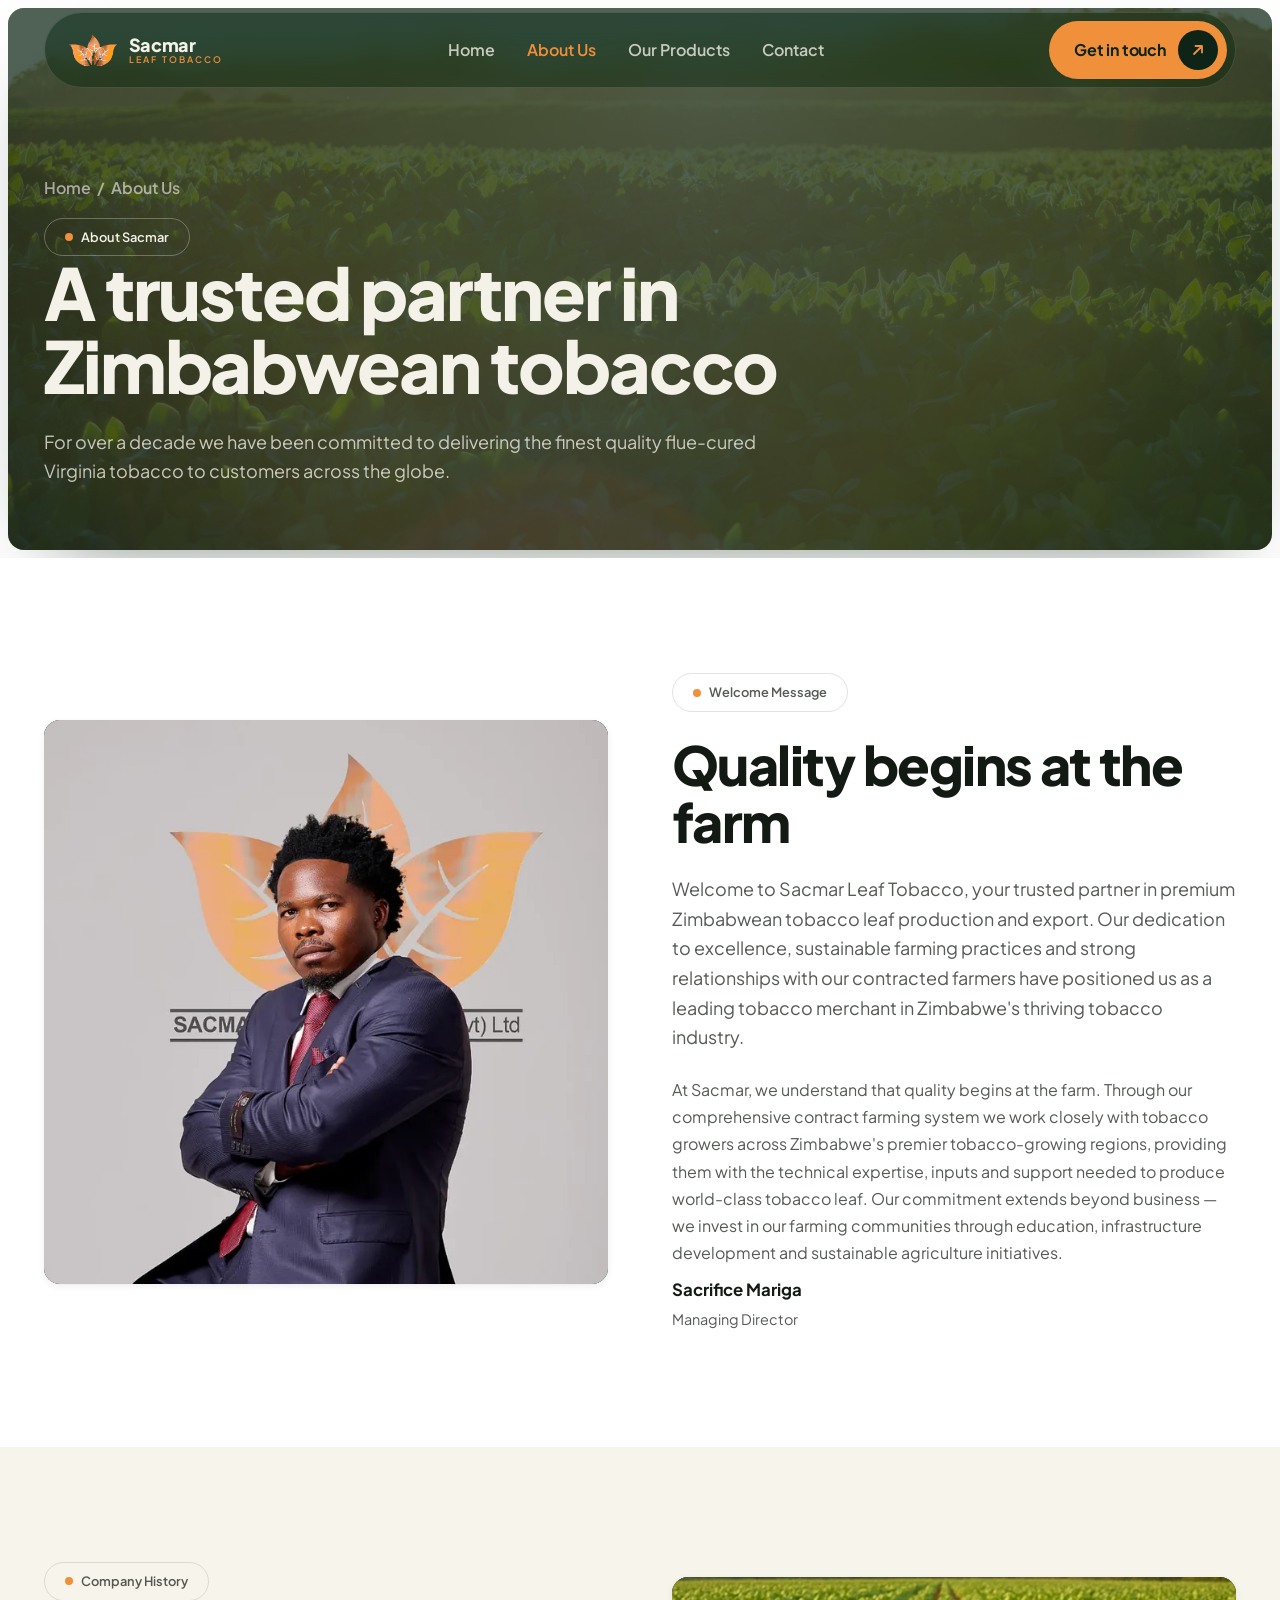
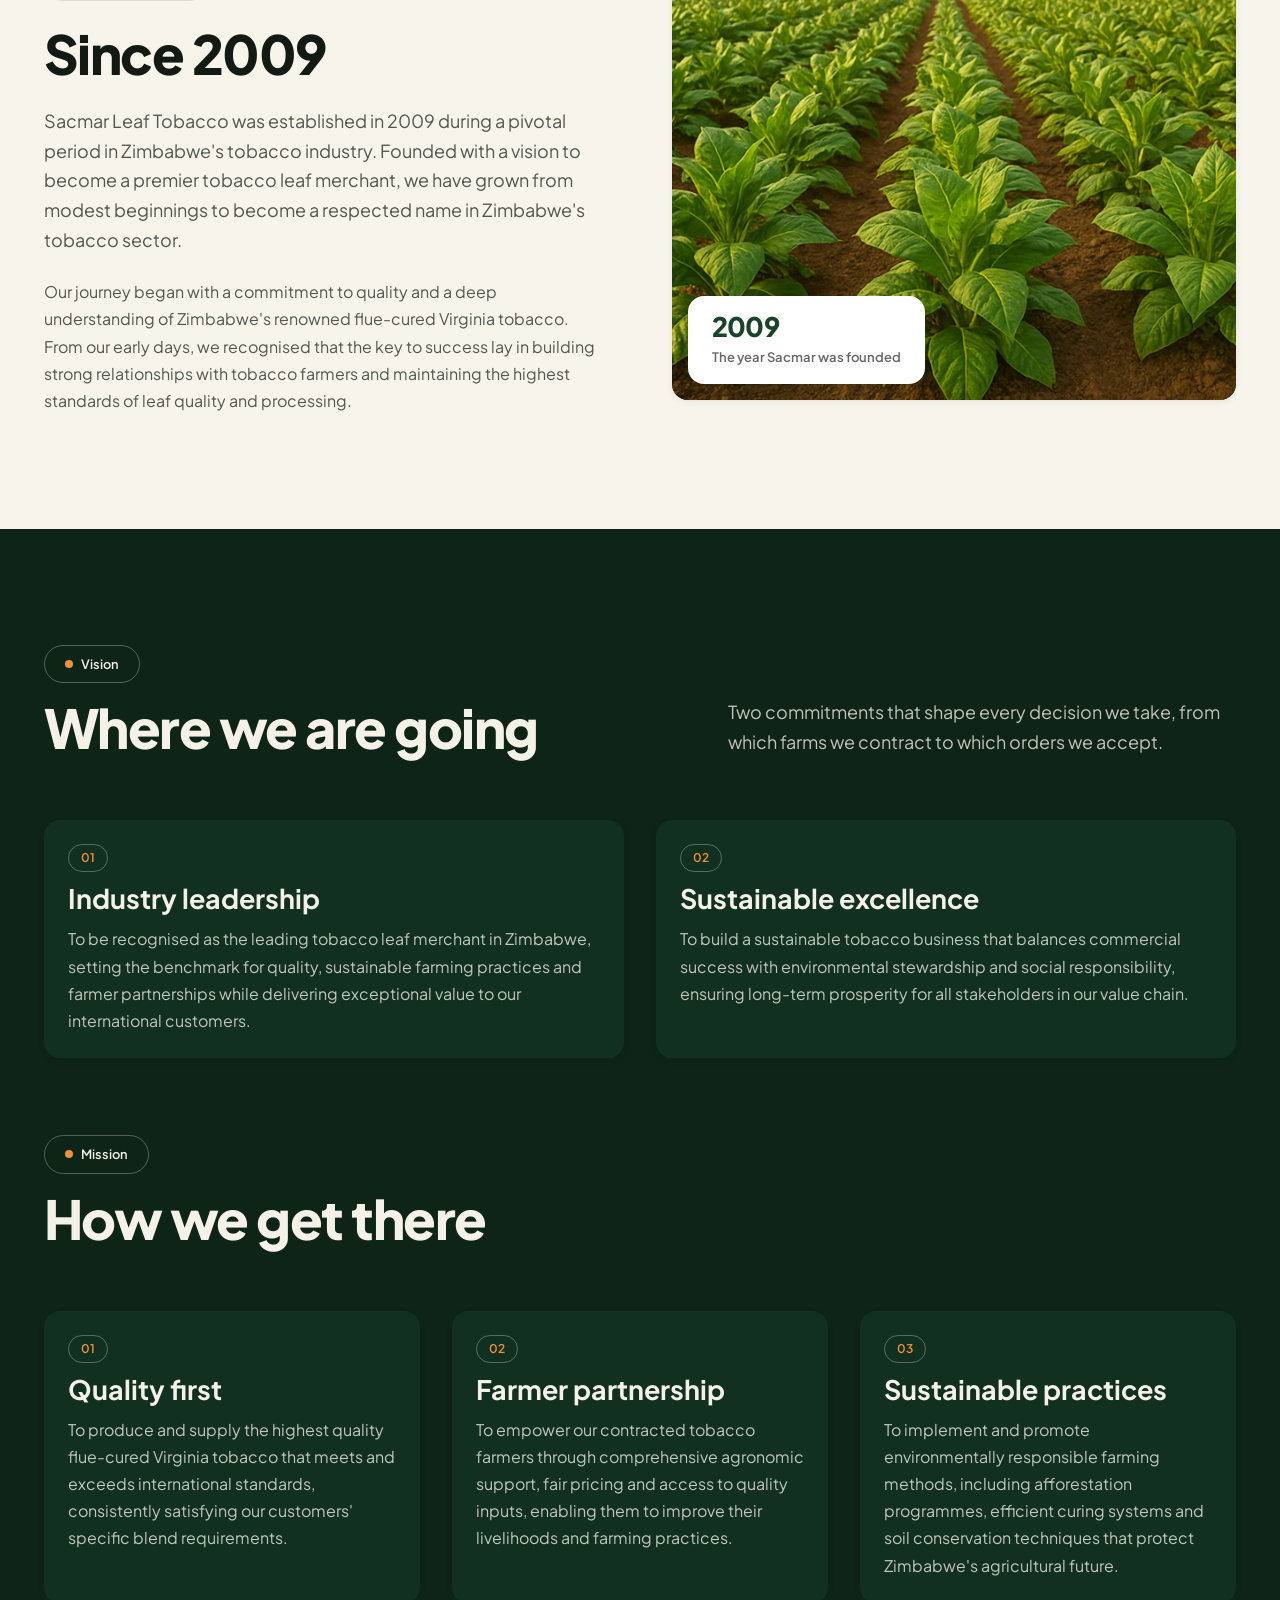
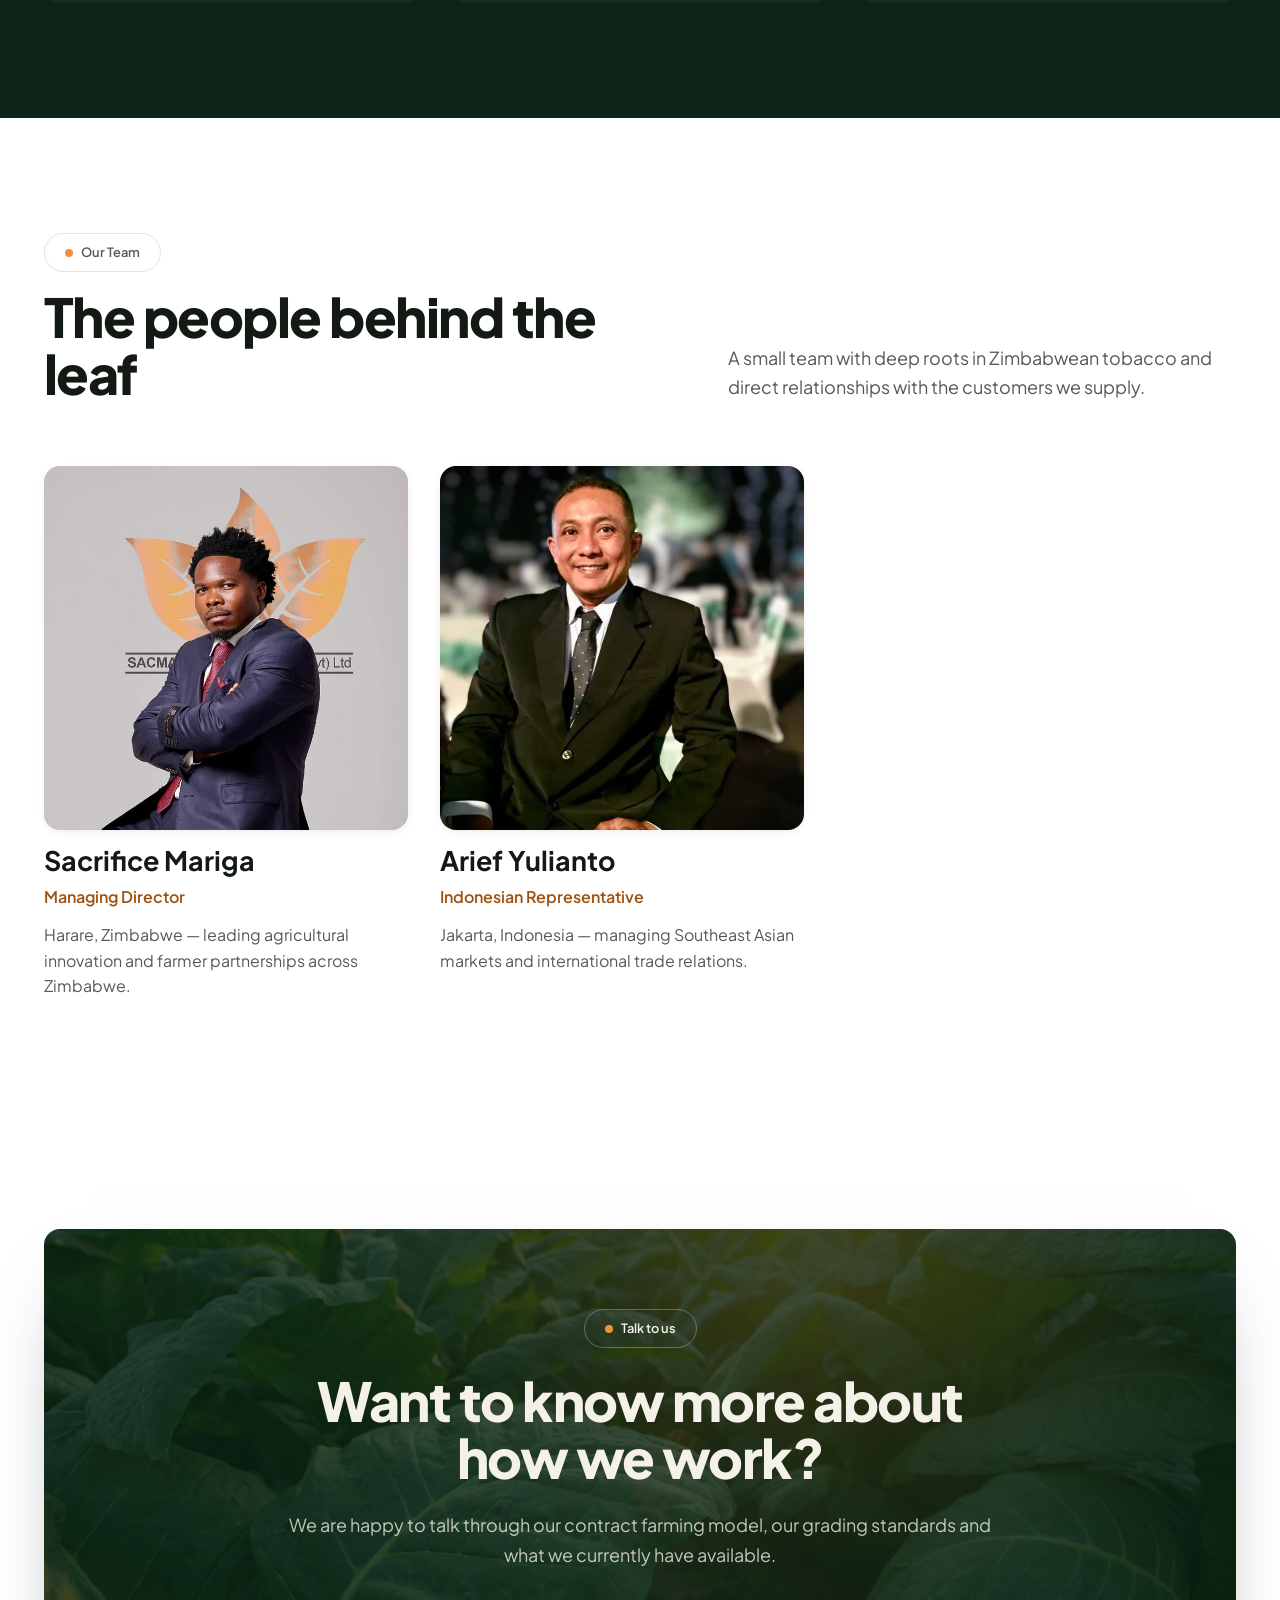
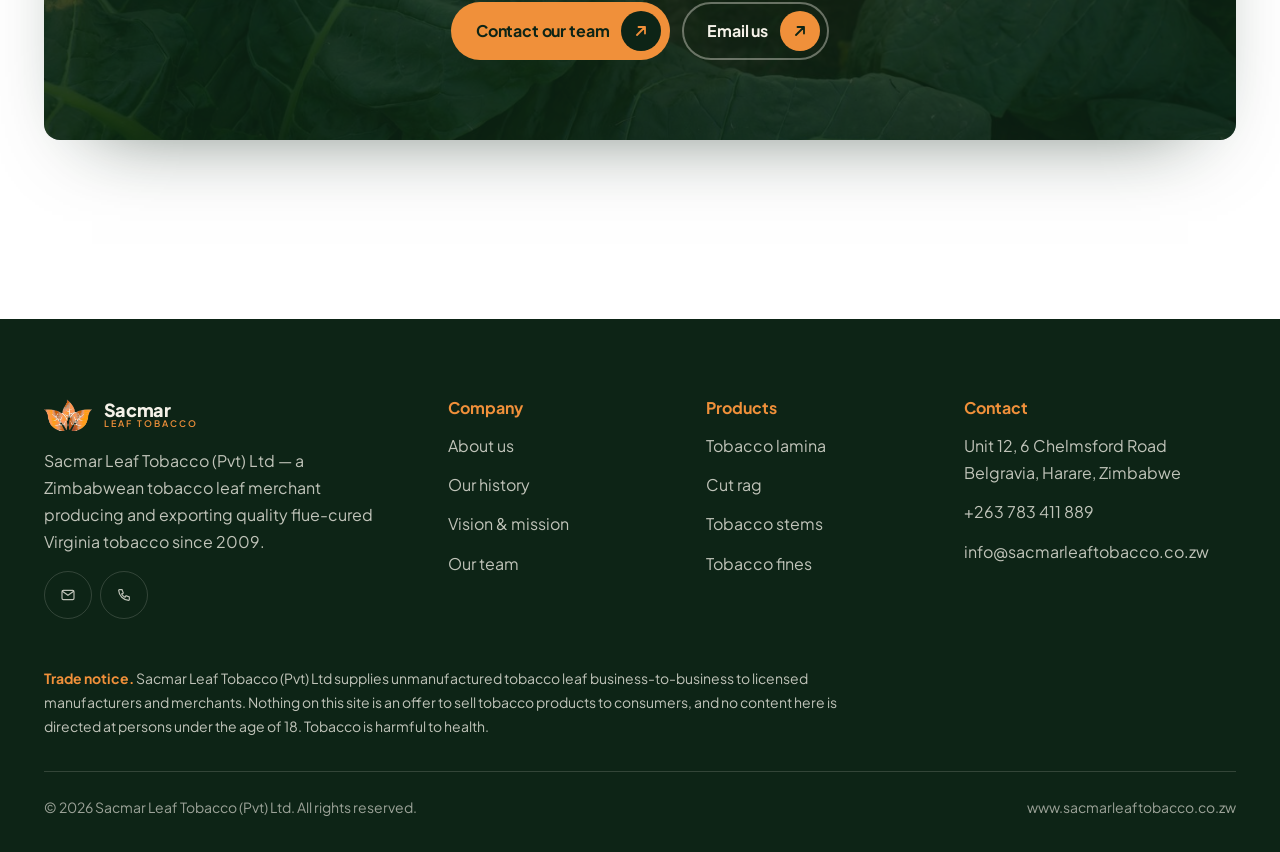
==== about.html @ 5bb14a69 "Sacmar Leaf Tobacco marketing site Static, dependency-free site (no build step). Eight pages: home, " ====
<!DOCTYPE html>
<html lang="en">
<head>
<meta charset="utf-8">
<meta name="viewport" content="width=device-width, initial-scale=1">
<title>About Us — Sacmar Leaf Tobacco</title>
<meta name="description" content="Established in 2009, Sacmar Leaf Tobacco is a Zimbabwean tobacco leaf merchant built on contract farming, agronomic support and full traceability from farm to export.">
<meta name="theme-color" content="#0d2416">
<link rel="icon" href="assets/img/favicon.ico" sizes="any">
<link rel="icon" href="assets/img/favicon-32.png" type="image/png" sizes="32x32">
<link rel="apple-touch-icon" href="assets/img/apple-touch-icon.png">
<meta property="og:title" content="About Us — Sacmar Leaf Tobacco">
<meta property="og:description" content="Established in 2009, Sacmar Leaf Tobacco is a Zimbabwean tobacco leaf merchant built on contract farming, agronomic support and full traceability from farm to export.">
<meta property="og:type" content="website">
<meta property="og:image" content="assets/img/og-image.png">
<meta name="twitter:card" content="summary_large_image">
<link rel="preconnect" href="https://fonts.googleapis.com">
<link rel="preconnect" href="https://fonts.gstatic.com" crossorigin>
<link href="https://fonts.googleapis.com/css2?family=Plus+Jakarta+Sans:wght@400;500;600;700;800&display=swap" rel="stylesheet">
<link rel="stylesheet" href="assets/css/styles.css">
</head>
<body>
<a class="skip-link" href="#main">Skip to content</a>

<header class="site-header">
  <div class="wrap">
    <div class="header-inner">
      <a class="brand" href="index.html" aria-label="Sacmar Leaf Tobacco — home">
        <img class="brand__mark" src="assets/img/logo-light.png" alt="" width="51" height="34">
        <span class="brand__text">
          <span class="brand__name">Sacmar</span>
          <span class="brand__sub">LEAF TOBACCO</span>
        </span>
      </a>
      <nav class="nav" aria-label="Primary">
        <a href="index.html">Home</a>
        <a href="about.html" aria-current="page">About Us</a>
        <a href="products.html">Our Products</a>
        <a href="contact.html">Contact</a>
      </nav>
      <a class="btn btn--ember header-cta" href="contact.html">Get in touch <span class="btn__ic"><svg width="14" height="14" viewBox="0 0 16 16" fill="none" aria-hidden="true"><path d="M4 12 12 4M12 4H5.5M12 4v6.5" stroke="currentColor" stroke-width="1.8" stroke-linecap="round" stroke-linejoin="round"/></svg></span></a>
      <button class="nav-toggle" type="button" aria-label="Menu" aria-expanded="false" aria-controls="mobile-nav"><span></span></button>
    </div>
  </div>
</header>

<nav class="mobile-nav" id="mobile-nav" aria-label="Mobile" aria-hidden="true">
  <a href="index.html">Home</a>
  <a href="about.html">About Us</a>
  <a href="products.html">Our Products</a>
  <a href="contact.html">Contact</a>
  <a class="btn btn--ember" href="contact.html">Get in touch <span class="btn__ic"><svg width="14" height="14" viewBox="0 0 16 16" fill="none" aria-hidden="true"><path d="M4 12 12 4M12 4H5.5M12 4v6.5" stroke="currentColor" stroke-width="1.8" stroke-linecap="round" stroke-linejoin="round"/></svg></span></a>
</nav>

<main id="main">

<section class="page-top">
  <div class="page-top__panel">
    <img class="page-top__img" src="assets/img/photo/hero-field.jpg" alt="" aria-hidden="true">
    <div class="page-top__body wrap">
      <p class="crumbs"><a href="index.html">Home</a> &nbsp;/&nbsp; About Us</p>
      <p style="margin-top:1rem"><span class="pill pill--onDark">About Sacmar</span></p>
      <h1 class="h1">A trusted partner in Zimbabwean tobacco</h1>
      <p class="lede">For over a decade we have been committed to delivering the finest quality flue-cured Virginia tobacco to customers across the globe.</p>
    </div>
  </div>
</section>

<section class="section bg-paper">
  <div class="wrap">
    <div class="split">
      <div class="split__media reveal" style="aspect-ratio:1/1">
        <picture>
          <source srcset="assets/img/photo/team-mariga.webp" type="image/webp">
          <img src="assets/img/photo/team-mariga.jpg" alt="Sacrifice Mariga, Managing Director of Sacmar Leaf Tobacco" loading="lazy" width="700" height="700">
        </picture>
      </div>
      <div class="split__body">
        <span class="pill reveal">Welcome Message</span>
        <h2 class="h2 reveal" data-d="1">Quality begins at the farm</h2>
        <p class="lede reveal" data-d="2">Welcome to Sacmar Leaf Tobacco, your trusted partner in premium Zimbabwean tobacco leaf production and export. Our dedication to excellence, sustainable farming practices and strong relationships with our contracted farmers have positioned us as a leading tobacco merchant in Zimbabwe's thriving tobacco industry.</p>
        <p class="muted reveal" data-d="3">At Sacmar, we understand that quality begins at the farm. Through our comprehensive contract farming system we work closely with tobacco growers across Zimbabwe's premier tobacco-growing regions, providing them with the technical expertise, inputs and support needed to produce world-class tobacco leaf. Our commitment extends beyond business — we invest in our farming communities through education, infrastructure development and sustainable agriculture initiatives.</p>
        <p class="reveal" data-d="4" style="margin-top:.6rem">
          <strong style="display:block;font-size:1.05rem">Sacrifice Mariga</strong>
          <span class="muted" style="font-size:.9rem">Managing Director</span>
        </p>
      </div>
    </div>
  </div>
</section>

<section class="section bg-cream" id="history">
  <div class="wrap">
    <div class="split split--rev">
      <div class="split__media reveal">
        <picture>
          <source srcset="assets/img/photo/field-rows.webp" type="image/webp">
          <img src="assets/img/photo/field-rows.jpg" alt="Tobacco fields in Zimbabwe" loading="lazy" width="1700" height="956">
        </picture>
        <div class="chip"><b>2009</b><span>The year Sacmar was founded</span></div>
      </div>
      <div class="split__body">
        <span class="pill reveal">Company History</span>
        <h2 class="h2 reveal" data-d="1">Since 2009</h2>
        <p class="lede reveal" data-d="2">Sacmar Leaf Tobacco was established in 2009 during a pivotal period in Zimbabwe's tobacco industry. Founded with a vision to become a premier tobacco leaf merchant, we have grown from modest beginnings to become a respected name in Zimbabwe's tobacco sector.</p>
        <p class="muted reveal" data-d="3">Our journey began with a commitment to quality and a deep understanding of Zimbabwe's renowned flue-cured Virginia tobacco. From our early days, we recognised that the key to success lay in building strong relationships with tobacco farmers and maintaining the highest standards of leaf quality and processing.</p>
      </div>
    </div>
  </div>
</section>

<section class="section bg-green" id="vision">
  <div class="wrap">
    <div class="sec-head sec-head--row">
      <div>
        <span class="pill pill--onDark reveal">Vision</span>
        <h2 class="h2 reveal" data-d="1" style="margin-top:1rem">Where we are going</h2>
      </div>
      <p class="lede sec-head__aside reveal" data-d="2">Two commitments that shape every decision we take, from which farms we contract to which orders we accept.</p>
    </div>
    <div class="grid grid--2">
      <article class="pcard pcard--flat reveal"><div class="pcard__body">
        <span class="pcard__tag">01</span><h3>Industry leadership</h3>
        <p>To be recognised as the leading tobacco leaf merchant in Zimbabwe, setting the benchmark for quality, sustainable farming practices and farmer partnerships while delivering exceptional value to our international customers.</p>
      </div></article>
      <article class="pcard pcard--flat reveal" data-d="1"><div class="pcard__body">
        <span class="pcard__tag">02</span><h3>Sustainable excellence</h3>
        <p>To build a sustainable tobacco business that balances commercial success with environmental stewardship and social responsibility, ensuring long-term prosperity for all stakeholders in our value chain.</p>
      </div></article>
    </div>

    <div class="sec-head" style="margin-top:clamp(3rem,6vw,5rem)">
      <div>
        <span class="pill pill--onDark reveal">Mission</span>
        <h2 class="h2 reveal" data-d="1" style="margin-top:1rem">How we get there</h2>
      </div>
    </div>
    <div class="grid grid--3">
      <article class="pcard pcard--flat reveal"><div class="pcard__body">
        <span class="pcard__tag">01</span><h3>Quality first</h3>
        <p>To produce and supply the highest quality flue-cured Virginia tobacco that meets and exceeds international standards, consistently satisfying our customers' specific blend requirements.</p>
      </div></article>
      <article class="pcard pcard--flat reveal" data-d="1"><div class="pcard__body">
        <span class="pcard__tag">02</span><h3>Farmer partnership</h3>
        <p>To empower our contracted tobacco farmers through comprehensive agronomic support, fair pricing and access to quality inputs, enabling them to improve their livelihoods and farming practices.</p>
      </div></article>
      <article class="pcard pcard--flat reveal" data-d="2"><div class="pcard__body">
        <span class="pcard__tag">03</span><h3>Sustainable practices</h3>
        <p>To implement and promote environmentally responsible farming methods, including afforestation programmes, efficient curing systems and soil conservation techniques that protect Zimbabwe's agricultural future.</p>
      </div></article>
    </div>
  </div>
</section>

<section class="section bg-paper" id="team">
  <div class="wrap">
    <div class="sec-head sec-head--row">
      <div>
        <span class="pill reveal">Our Team</span>
        <h2 class="h2 reveal" data-d="1" style="margin-top:1rem">The people behind the leaf</h2>
      </div>
      <p class="lede sec-head__aside reveal" data-d="2">A small team with deep roots in Zimbabwean tobacco and direct relationships with the customers we supply.</p>
    </div>
    <div class="grid grid--2" style="max-width:760px">
      <article class="person reveal">
        <div class="person__photo">
          <picture>
            <source srcset="assets/img/photo/team-mariga.webp" type="image/webp">
            <img src="assets/img/photo/team-mariga.jpg" alt="Sacrifice Mariga" loading="lazy" width="700" height="700">
          </picture>
        </div>
        <h3>Sacrifice Mariga</h3><p>Managing Director</p>
        <p class="person__meta">Harare, Zimbabwe — leading agricultural innovation and farmer partnerships across Zimbabwe.</p>
      </article>
      <article class="person reveal" data-d="1">
        <div class="person__photo">
          <picture>
            <source srcset="assets/img/photo/team-arief.webp" type="image/webp">
            <img src="assets/img/photo/team-arief.jpg" alt="Arief Yulianto" loading="lazy" width="700" height="700">
          </picture>
        </div>
        <h3>Arief Yulianto</h3><p>Indonesian Representative</p>
        <p class="person__meta">Jakarta, Indonesia — managing Southeast Asian markets and international trade relations.</p>
      </article>
    </div>
  </div>
</section>

<section class="section">
  <div class="wrap">
    <div class="cta reveal">
      <img class="cta__bg" src="assets/img/photo/crop-sun.jpg" alt="" aria-hidden="true" loading="lazy">
      <div class="cta__inner">
        <span class="pill pill--onDark">Talk to us</span>
        <h2 class="h2">Want to know more about how we work?</h2>
        <p class="lede">We are happy to talk through our contract farming model, our grading standards and what we currently have available.</p>
        <div class="cta__actions">
          <a class="btn btn--ember" href="contact.html">Contact our team <span class="btn__ic"><svg width="14" height="14" viewBox="0 0 16 16" fill="none" aria-hidden="true"><path d="M4 12 12 4M12 4H5.5M12 4v6.5" stroke="currentColor" stroke-width="1.8" stroke-linecap="round" stroke-linejoin="round"/></svg></span></a>
          <a class="btn btn--outline" href="mailto:info@sacmarleaftobacco.co.zw">Email us <span class="btn__ic"><svg width="14" height="14" viewBox="0 0 16 16" fill="none" aria-hidden="true"><path d="M4 12 12 4M12 4H5.5M12 4v6.5" stroke="currentColor" stroke-width="1.8" stroke-linecap="round" stroke-linejoin="round"/></svg></span></a>
        </div>
      </div>
    </div>
  </div>
</section>

</main>

<footer class="site-footer">
  <div class="wrap">
    <div class="footer-grid">
      <div class="footer-brand">
        <a class="brand" href="index.html" aria-label="Sacmar Leaf Tobacco — home">
        <img class="brand__mark" src="assets/img/logo-light.png" alt="" width="51" height="34">
        <span class="brand__text">
          <span class="brand__name">Sacmar</span>
          <span class="brand__sub">LEAF TOBACCO</span>
        </span>
      </a>
        <p>Sacmar Leaf Tobacco (Pvt) Ltd — a Zimbabwean tobacco leaf merchant producing and exporting quality flue-cured Virginia tobacco since 2009.</p>
        <div class="socials">
          <a href="mailto:info@sacmarleaftobacco.co.zw" aria-label="Email"><svg width="16" height="16" viewBox="0 0 24 24" fill="none" stroke="currentColor" stroke-width="1.7" aria-hidden="true"><rect x="3" y="5" width="18" height="14" rx="2"/><path d="m3.5 6.5 8.5 6 8.5-6"/></svg></a>
          <a href="tel:+263783411889" aria-label="Telephone"><svg width="16" height="16" viewBox="0 0 24 24" fill="none" stroke="currentColor" stroke-width="1.7" aria-hidden="true"><path d="M5 4h4l2 5-2.5 1.5a11 11 0 0 0 5 5L15 13l5 2v4a1 1 0 0 1-1.1 1A16 16 0 0 1 4 5.1 1 1 0 0 1 5 4Z"/></svg></a>
        </div>
      </div>

      <div class="footer-col">
        <h4>Company</h4>
        <ul>
          <li><a href="about.html">About us</a></li>
          <li><a href="about.html#history">Our history</a></li>
          <li><a href="about.html#vision">Vision &amp; mission</a></li>
          <li><a href="about.html#team">Our team</a></li>
        </ul>
      </div>

      <div class="footer-col">
        <h4>Products</h4>
        <ul>
          <li><a href="product-lamina.html">Tobacco lamina</a></li>
          <li><a href="product-cut-rag.html">Cut rag</a></li>
          <li><a href="product-stems.html">Tobacco stems</a></li>
          <li><a href="product-fines.html">Tobacco fines</a></li>
        </ul>
      </div>

      <div class="footer-col">
        <h4>Contact</h4>
        <ul>
          <li><a href="https://www.google.com/maps/search/?api=1&amp;query=Unit+12+6+Chelmsford+Road+Belgravia+Harare+Zimbabwe" target="_blank" rel="noopener">Unit 12, 6 Chelmsford Road<br>Belgravia, Harare, Zimbabwe</a></li>
          <li><a href="tel:+263783411889">+263 783 411 889</a></li>
          <li><a href="mailto:info@sacmarleaftobacco.co.zw">info@sacmarleaftobacco.co.zw</a></li>
        </ul>
      </div>
    </div>

    <p class="footer-legal"><strong>Trade notice.</strong> Sacmar Leaf Tobacco (Pvt) Ltd supplies unmanufactured tobacco leaf business-to-business to licensed manufacturers and merchants. Nothing on this site is an offer to sell tobacco products to consumers, and no content here is directed at persons under the age of 18. Tobacco is harmful to health.</p>

    <div class="footer-bottom">
      <p>&copy; <span data-year>2026</span> Sacmar Leaf Tobacco (Pvt) Ltd. All rights reserved.</p>
      <p><a href="https://www.sacmarleaftobacco.co.zw" target="_blank" rel="noopener">www.sacmarleaftobacco.co.zw</a></p>
    </div>
  </div>
</footer>

<script src="assets/js/main.js" defer></script>
</body>
</html>
---- assets/css/styles.css ----
/* ==========================================================================
   SACMAR LEAF TOBACCO — governed design system
   --------------------------------------------------------------------------
   Three laws:
     1. One scale      — every space/size/radius resolves to the 4/8-pt spine.
     2. One axis       — every block balances around a clear alignment edge.
     3. One repetition — a card/button/pill behaves identically everywhere.

   Adapted from the reference spec: the governance (spine, frame, rhythm,
   tiers, tokens, radii family, icon ladder, guardrails) is implemented as
   written. Palette stays Sacmar (forest green + logo ember) and the display
   face stays a bold sans, so the type tiers keep the reference's *relationship*
   — as size drops, weight rises and tracking loosens — inside this brand's
   register rather than copying a serif's 300 weight.
   ========================================================================== */

:root {
  /* ---------------------------------------------------- 1 · the spine ---- */
  --s-1: 4px;    --s-2: 8px;    --s-3: 12px;   --s-4: 16px;   --s-5: 20px;
  --s-6: 24px;   --s-8: 32px;   --s-10: 40px;  --s-12: 48px;
  --s-14: 56px;  --s-16: 64px;  --s-20: 80px;  --s-24: 96px;

  /* ------------------------------------------------- 2 · the page frame -- */
  --frame-max: 1440px;
  --frame-pad: clamp(1.5rem, 4vw, 2.75rem);       /* 24 → 44px breathing margin */

  /* --------------------------------------------- 3 · vertical rhythm ----- */
  --section-pad-y:    clamp(3.5rem, 9vw, 10rem);  /* 56 → 160px */
  --section-pad-y-lg: clamp(4.5rem, 13vw, 13rem); /* 72 → 208px */

  --rhythm-eyebrow-heading:   var(--s-6);   /* 24 */
  --rhythm-heading-lead:      var(--s-6);   /* 24 */
  --rhythm-lead-cta:          var(--s-8);   /* 32 */
  --rhythm-header-content:    var(--s-12);  /* 48 mobile */
  --rhythm-header-content-lg: var(--s-16);  /* 64 desktop */
  --rhythm-card-title-desc:   var(--s-3);   /* 12 */
  --gutter:    var(--s-6);                  /* 24 mobile */
  --gutter-lg: var(--s-8);                  /* 32 desktop */

  /* ------------------------------------------------- 5 · type tiers ------ */
  --fs-display-hero: clamp(1.8125rem, 5.6vw, 4.75rem);  /* 29 → 76 */
  --fs-display-xl:   clamp(2.125rem, 4.2vw, 3.75rem);   /* 34 → 60 */
  --fs-display-lg:   clamp(1.875rem, 2.9vw, 2.625rem);  /* 30 → 42 */
  --fs-display-md:   clamp(1.625rem, 2.1vw, 2.125rem);  /* 26 → 34 */
  --fs-body:    1rem;      /* 16 — never smaller on mobile */
  --fs-body-lg: 1.125rem;  /* 18 */
  --fs-body-xl: 1.25rem;   /* 20 */

  /* ------------------------------- 6 · component interior padding -------- */
  --pad-pill-y: var(--s-3);  --pad-pill-x: var(--s-5);
  --pad-btn-y:  var(--s-2);  --pad-btn-x:  var(--s-6);
  --btn-h: var(--s-14);                    /* one button height, site-wide */
  --pad-card:    var(--s-6);               /* 24 mobile */
  --pad-card-md: var(--s-8);               /* 32 */
  --pad-card-lg: var(--s-12);              /* 48 */

  /* ------------------------------------------ 7 · radii & shadows -------- */
  /* One family: 8 (nested) · 16 (cards & panels) · full (pills). Nothing else. */
  --r-nested: var(--s-2);
  --r-card:   var(--s-4);
  --r-pill:   999px;

  --shadow-card:      0 2px 8px -2px rgba(13,36,22,.12);
  --shadow-card-lift: 0 16px 40px -24px rgba(13,36,22,.45);
  --shadow-hero:      0 32px 80px -48px rgba(13,36,22,.7);

  /* ------------------------------------------- 8 · the icon ladder ------- */
  --icon-inline: 14px;  --icon-cta: 16px;  --icon-ui: 20px;  --icon-feature: 24px;

  /* ------------------------------------------------------- palette ------- */
  --g-900: #0d2416;  --g-800: #123020;  --g-700: #1a4429;  --g-600: #235536;
  --ember: #f0903a;  --ember-lt: #f7b073;
  --ember-ink: #9e5210;                    /* accent text on light: 5.6:1 */

  --paper: #ffffff;  --cream: #f7f4ec;  --cream-2: #efeadd;
  --ink: #131a14;    --ink-2: rgba(19,26,20,.72);  --ink-3: rgba(19,26,20,.66);
  --on-dark: #f4f1e8;
  --on-dark-2: rgba(244,241,232,.78);
  --on-dark-3: rgba(244,241,232,.62);
  --rule: rgba(19,26,20,.12);
  --rule-dark: rgba(244,241,232,.16);

  --font: "Plus Jakarta Sans", -apple-system, BlinkMacSystemFont, "Segoe UI", Roboto, Helvetica, Arial, sans-serif;
  --ease: cubic-bezier(.22,.61,.36,1);
  --ease-out: cubic-bezier(.16,1,.3,1);
}

/* --------------------------------------------------------------- reset -- */
*, *::before, *::after { box-sizing: border-box; }
* { margin: 0; }
html { -webkit-text-size-adjust: 100%; scroll-behavior: smooth; }
@media (prefers-reduced-motion: reduce) { html { scroll-behavior: auto; } }

body {
  font-family: var(--font);
  font-size: var(--fs-body); line-height: 1.7;
  color: var(--ink); background: var(--paper);
  -webkit-font-smoothing: antialiased;
  overflow-x: hidden;
}
img, svg, video { display: block; max-width: 100%; }
img { height: auto; }
a { color: inherit; text-decoration: none; }
button, input, textarea, select { font: inherit; color: inherit; }
ul, ol { list-style: none; padding: 0; }
::selection { background: var(--ember); color: var(--g-900); }
:focus-visible { outline: 2px solid var(--ember); outline-offset: var(--s-1); border-radius: var(--r-nested); }

.skip-link {
  position: absolute; left: -9999px; top: 0; z-index: 999;
  background: var(--ember); color: var(--g-900);
  padding: var(--s-3) var(--s-6); font-weight: 700;
  border-radius: 0 0 var(--r-nested) 0;
}
.skip-link:focus { left: 0; top: 0; }

/* ================================================ 2 · THE PAGE FRAME ==== */
.wrap {
  width: 100%; max-width: var(--frame-max);
  margin-inline: auto; padding-inline: var(--frame-pad);
}
.wrap--narrow { max-width: 900px; }

/* ============================================== 3 · VERTICAL RHYTHM ==== */
.section    { padding-block: var(--section-pad-y); position: relative; }
.section-lg { padding-block: var(--section-pad-y-lg); position: relative; }

.bg-paper { background: var(--paper); }
.bg-cream { background: var(--cream); }
.bg-green { background: var(--g-900); color: var(--on-dark); }
.bg-green-2 { background: var(--g-800); color: var(--on-dark); }

/* ================================================= 5 · TYPE TIERS ====== */
h1, h2, h3, h4 { font-weight: 700; line-height: 1.08; }
.h1 { font-size: var(--fs-display-hero); font-weight: 800; letter-spacing: -.03em;  line-height: 1.02; }
.h2 { font-size: var(--fs-display-xl);   font-weight: 800; letter-spacing: -.028em; line-height: 1.06; }
.h3 { font-size: var(--fs-display-lg);   font-weight: 700; letter-spacing: -.022em; line-height: 1.1; }
.h4 { font-size: var(--fs-display-md);   font-weight: 700; letter-spacing: -.018em; line-height: 1.15; }

.lede { font-size: var(--fs-body-lg); line-height: 1.65; color: var(--ink-2); }
.bg-green .lede, .bg-green-2 .lede, .hero .lede, .page-top .lede, .cta .lede { color: var(--on-dark-2); }
.muted { color: var(--ink-2); }
.bg-green .muted, .bg-green-2 .muted { color: var(--on-dark-2); }

/* semantic rhythm, applied ------------------------------------------------ */
.pill + .h1, .pill + .h2, .pill + .h3, .pill + h1, .pill + h2 { margin-top: var(--rhythm-eyebrow-heading); }
.h1 + .lede, .h2 + .lede, .h3 + .lede { margin-top: var(--rhythm-heading-lead); }
.lede + .hero__actions, .lede + .btn-row { margin-top: var(--rhythm-lead-cta); }

/* ============================================= 6 · PILLS & BUTTONS ===== */
.pill {
  display: inline-flex; align-items: center; gap: var(--s-2);
  padding: var(--pad-pill-y) var(--pad-pill-x);
  border: 1px solid var(--rule); border-radius: var(--r-pill);
  font-size: .8rem; font-weight: 600; line-height: 1;
  color: var(--ink-2); background: transparent;
}
.pill::before { content: ""; width: var(--s-2); height: var(--s-2); border-radius: var(--r-pill); background: var(--ember); flex: none; }
.pill--onDark { border-color: rgba(244,241,232,.3); color: var(--on-dark); }

/* One height for every button. The outline variant subtracts its extra 1px of
   border from the padding, so solid and outline align to the pixel. */
.btn {
  display: inline-flex; align-items: center; justify-content: center; gap: var(--s-3);
  min-height: var(--btn-h);
  padding: var(--pad-btn-y) var(--pad-btn-y) var(--pad-btn-y) var(--pad-btn-x);
  border: 1px solid transparent; border-radius: var(--r-pill);
  font-size: var(--fs-body); font-weight: 700; letter-spacing: -.01em;
  white-space: nowrap; cursor: pointer;
  transition: background .3s var(--ease), color .3s var(--ease),
              border-color .3s var(--ease), transform .3s var(--ease);
}
.btn--outline, .btn--outlineInk {
  border-width: 2px;
  padding: calc(var(--pad-btn-y) - 1px) calc(var(--pad-btn-y) - 1px)
           calc(var(--pad-btn-y) - 1px) calc(var(--pad-btn-x) - 1px);
}
.btn__ic {
  width: var(--s-10); height: var(--s-10); flex: none; border-radius: var(--r-pill);
  display: grid; place-items: center; transition: transform .35s var(--ease);
}
.btn__ic svg { width: var(--icon-cta); height: var(--icon-cta); }
.btn:hover { transform: translateY(-2px); }
.btn:hover .btn__ic { transform: rotate(45deg); }

.btn--green { background: var(--g-700); color: var(--on-dark); }
.btn--green .btn__ic { background: var(--ember); color: var(--g-900); }
.btn--green:hover { background: var(--g-600); }
.btn--ember { background: var(--ember); color: var(--g-900); }
.btn--ember .btn__ic { background: var(--g-900); color: var(--ember); }
.btn--ember:hover { background: var(--ember-lt); }
.btn--outline { background: transparent; border-color: rgba(244,241,232,.38); color: var(--on-dark); }
.btn--outline .btn__ic { background: var(--ember); color: var(--g-900); }
.btn--outline:hover { border-color: var(--ember); }
.btn--outlineInk { background: transparent; border-color: var(--rule); color: var(--ink); }
.btn--outlineInk .btn__ic { background: var(--g-900); color: var(--ember); }
.btn--outlineInk:hover { border-color: var(--g-900); }

.btn-row { display: flex; flex-wrap: wrap; gap: var(--s-3); }

.link-arrow {
  display: inline-flex; align-items: center; gap: var(--s-2);
  font-weight: 700; font-size: var(--fs-body); color: var(--ember-ink);
  transition: gap .3s var(--ease);
}
.bg-green .link-arrow, .bg-green-2 .link-arrow { color: var(--ember); }
.link-arrow:hover { gap: var(--s-3); }
.link-arrow svg { width: var(--icon-cta); height: var(--icon-cta); }

/* ==================================================== 9 · TOP NAV ====== */
.site-header { position: fixed; inset: 0 0 auto 0; z-index: 100; padding-top: var(--s-3); transition: padding .4s var(--ease); }
.header-inner {
  display: flex; align-items: center; justify-content: space-between; gap: var(--s-6);
  padding: var(--s-2) var(--s-2) var(--s-2) var(--s-6);
  border-radius: var(--r-pill);
  background: rgba(13,36,22,.45);
  border: 1px solid rgba(244,241,232,.14);
  backdrop-filter: saturate(160%) blur(14px);
  -webkit-backdrop-filter: saturate(160%) blur(14px);
  transition: background .4s var(--ease), border-color .4s var(--ease);
}
.site-header.is-stuck { padding-top: var(--s-2); }
.site-header.is-stuck .header-inner { background: rgba(13,36,22,.95); border-color: rgba(244,241,232,.2); }

.brand { display: flex; align-items: center; gap: var(--s-3); color: var(--on-dark); }
.brand__mark { height: var(--s-8); width: auto; flex: none; }
.brand__text { display: flex; flex-direction: column; line-height: 1.05; }
.brand__name { font-size: var(--fs-body-lg); font-weight: 800; letter-spacing: -.02em; }
.brand__sub { font-size: .5625rem; font-weight: 600; letter-spacing: .22em; color: var(--ember); }

.nav { display: flex; align-items: center; gap: var(--s-8); }
.nav a { font-size: var(--fs-body); font-weight: 600; color: var(--on-dark-2); transition: color .25s var(--ease); }
.nav a:hover { color: var(--on-dark); }
.nav a[aria-current="page"] { color: var(--ember); }
.nav-toggle { display: none; }

@media (max-width: 980px) {
  .nav, .header-cta { display: none; }
  .nav-toggle {
    display: grid; place-items: center; width: var(--s-12); height: var(--s-12);
    background: var(--ember); border: 0; border-radius: var(--r-pill); cursor: pointer;
  }
  .nav-toggle span { display: block; width: var(--s-4); height: 2px; background: var(--g-900); position: relative; transition: .3s var(--ease); }
  .nav-toggle span::before, .nav-toggle span::after {
    content: ""; position: absolute; left: 0; width: var(--s-4); height: 2px; background: var(--g-900); transition: .3s var(--ease);
  }
  .nav-toggle span::before { top: -6px; }
  .nav-toggle span::after  { top:  6px; }
  .nav-open .nav-toggle span { background: transparent; }
  .nav-open .nav-toggle span::before { top: 0; transform: rotate(45deg); }
  .nav-open .nav-toggle span::after  { top: 0; transform: rotate(-45deg); }

  .mobile-nav {
    position: fixed; inset: 0; z-index: 90; background: var(--g-900);
    padding: var(--s-24) var(--frame-pad) var(--s-12);
    display: flex; flex-direction: column; overflow-y: auto;
    opacity: 0; visibility: hidden; transform: translateY(-8px);
    transition: opacity .35s var(--ease), transform .35s var(--ease), visibility .35s;
  }
  .nav-open .mobile-nav { opacity: 1; visibility: visible; transform: none; }
  .mobile-nav a {
    font-size: var(--fs-display-md); font-weight: 700; letter-spacing: -.02em; color: var(--on-dark);
    padding-block: var(--s-4); border-bottom: 1px solid var(--rule-dark);
    min-height: var(--s-14); display: flex; align-items: center;
  }
  .mobile-nav .btn { margin-top: var(--s-8); align-self: flex-start; border-bottom: 0; }
}
@media (min-width: 981px) { .mobile-nav { display: none; } }

/* ======================================================== 9 · HERO ===== */
.hero { position: relative; padding: var(--s-2) var(--s-2) 0; }
.hero__panel {
  position: relative; overflow: hidden; border-radius: var(--r-card);
  min-height: min(88svh, 800px);
  display: flex; align-items: flex-end;
  background: var(--g-900); box-shadow: var(--shadow-hero);
}
.hero__img { position: absolute; inset: 0; width: 100%; height: 100%; object-fit: cover; object-position: center 45%; }
.hero__scrim {
  position: absolute; inset: 0;
  background:
    linear-gradient(180deg, rgba(13,36,22,.74) 0%, rgba(13,36,22,.18) 30%, rgba(13,36,22,.62) 66%, rgba(13,36,22,.93) 100%),
    linear-gradient(90deg, rgba(13,36,22,.8) 0%, rgba(13,36,22,.28) 55%, rgba(13,36,22,.1) 100%);
}
.hero__body { position: relative; z-index: 2; width: 100%; padding-block: var(--s-10) var(--s-8); color: var(--on-dark); }
.hero__body h1 { max-width: 18ch; }
.hero__body .lede { max-width: 52ch; }
.hero__actions { display: flex; flex-wrap: wrap; gap: var(--s-3); }

/* ---- the stat rail --------------------------------------------------------
   Replaces the pair that used to float bottom-right and was hidden below
   1120px. Equal cells, hairline dividers, anchored to the hero's left axis —
   the same governed strip at every breakpoint. Cells are sized by the row;
   labels wrap rather than stretching a cell (guardrail §10.5).            */
.statrail {
  position: relative; z-index: 2; margin-top: var(--s-10);
  border-top: 1px solid rgba(244,241,232,.24);
  display: grid; grid-template-columns: repeat(3, 1fr);
}
.statrail__cell {
  padding: var(--s-6) var(--s-4) 0 0;
  border-right: 1px solid rgba(244,241,232,.24);
  min-height: var(--s-20);
}
.statrail__cell + .statrail__cell { padding-left: var(--s-4); }
.statrail__cell:last-child { border-right: 0; padding-right: 0; }
.statrail__n { display: block; font-size: clamp(1.75rem, 3.2vw, 2.625rem); font-weight: 800; letter-spacing: -.03em; line-height: 1; color: var(--ember); }
.statrail__l { display: block; margin-top: var(--s-2); font-size: .8125rem; font-weight: 600; line-height: 1.35; color: var(--on-dark-2); }
@media (max-width: 560px) {
  .statrail__cell { padding: var(--s-4) var(--s-2) 0 0; min-height: var(--s-16); }
  .statrail__cell + .statrail__cell { padding-left: var(--s-2); }
  .statrail__n { font-size: 1.5rem; }
  .statrail__l { font-size: .6875rem; }
}

/* ================================================== 9 · EMBER BAND ===== */
.band { background: var(--ember); color: var(--g-900); position: relative; overflow: hidden; }
.band__inner { display: grid; gap: var(--s-6); align-items: center; padding-block: var(--s-6); }
@media (min-width: 900px) { .band__inner { grid-template-columns: 1fr auto 1fr; column-gap: var(--s-10); } }
.band__item { display: flex; align-items: center; gap: var(--s-4); }
@media (min-width: 900px) { .band__item--end { justify-content: flex-end; text-align: right; } }
.band__item h3 { font-size: var(--fs-body-lg); font-weight: 800; letter-spacing: -.02em; }
.band__item p { font-size: var(--fs-body); font-weight: 500; color: rgba(13,36,22,.82); line-height: 1.5; }
.band__figure { font-size: clamp(2rem, 3.2vw, 2.625rem); font-weight: 800; letter-spacing: -.03em; line-height: 1; }
.band__thumb { width: var(--s-24); height: var(--s-16); border-radius: var(--r-nested); object-fit: cover; flex: none; }
.band__item--link h3 a { transition: opacity .25s var(--ease); }
.band__item--link h3 a:hover { opacity: .68; text-decoration: underline; text-underline-offset: 3px; }

.seal { position: relative; width: var(--s-24); height: var(--s-24); flex: none; justify-self: center; }
.seal__ring { width: 100%; height: 100%; animation: spin 24s linear infinite; }
.seal__ring text { font-size: 9px; font-weight: 700; letter-spacing: .16em; fill: var(--g-900); }
.seal__core { position: absolute; inset: var(--s-5); border-radius: var(--r-pill); background: var(--g-900); display: grid; place-items: center; }
.seal__core img { width: var(--s-8); height: auto; }
@keyframes spin { to { transform: rotate(360deg); } }
@media (prefers-reduced-motion: reduce) { .seal__ring { animation: none; } }

/* ============================================== 9 · SECTION HEADER ===== */
.sec-head { display: grid; gap: var(--s-6); margin-bottom: var(--rhythm-header-content); }
@media (min-width: 900px) { .sec-head { margin-bottom: var(--rhythm-header-content-lg); } }
.sec-head h2 { max-width: 22ch; }
@media (min-width: 900px) {
  .sec-head--row { grid-template-columns: 1.1fr .9fr; align-items: end; column-gap: var(--s-16); }
  .sec-head--row .sec-head__aside { justify-self: end; max-width: 44ch; }
}

/* ============================================= 4 · GRIDS (gap trap) ====
   Column gap is zeroed on mobile and enabled only at the breakpoint, so
   stacked children never reserve phantom column-gap width. */
.grid { display: grid; row-gap: var(--gutter); column-gap: 0; }
@media (min-width: 620px)  { .grid { column-gap: var(--gutter); } }
@media (min-width: 1040px) { .grid { row-gap: var(--gutter-lg); column-gap: var(--gutter-lg); } }
@media (min-width: 700px)  { .grid--2 { grid-template-columns: repeat(2,1fr); } }
@media (min-width: 700px)  { .grid--3 { grid-template-columns: repeat(2,1fr); } }
@media (min-width: 1040px) { .grid--3 { grid-template-columns: repeat(3,1fr); } }
@media (min-width: 620px)  { .grid--4 { grid-template-columns: repeat(2,1fr); } }
@media (min-width: 1040px) { .grid--4 { grid-template-columns: repeat(4,1fr); } }

/* ================================================ 6/9 · PHOTO CARD ===== */
.pcard {
  background: var(--g-800); color: var(--on-dark);
  border-radius: var(--r-card); padding: var(--s-2) var(--s-2) var(--s-6);
  display: flex; flex-direction: column; gap: var(--s-4);
  box-shadow: var(--shadow-card);
  transition: transform .4s var(--ease), background .4s var(--ease), box-shadow .4s var(--ease);
}
.pcard:hover { transform: translateY(-4px); background: var(--g-700); box-shadow: var(--shadow-card-lift); }
.pcard__media { position: relative; border-radius: var(--r-nested); overflow: hidden; aspect-ratio: 4/3; background: var(--g-900); }
.pcard__media img { width: 100%; height: 100%; object-fit: cover; transition: transform .7s var(--ease-out); }
.pcard:hover .pcard__media img { transform: scale(1.06); }
.pcard__body { padding-inline: var(--s-4); display: flex; flex-direction: column; flex: 1; }
.pcard__tag {
  align-self: flex-start; display: inline-block;
  padding: var(--s-1) var(--s-3); border-radius: var(--r-pill);
  border: 1px solid rgba(244,241,232,.3);
  font-size: .75rem; font-weight: 600; line-height: 1.5; color: var(--ember);
}
.pcard h3 { font-size: var(--fs-display-md); margin-top: var(--s-3); }
.pcard p { font-size: var(--fs-body); color: var(--on-dark-2); margin-top: var(--rhythm-card-title-desc); }
.pcard dl { display: grid; gap: var(--s-2); margin-top: var(--s-4); padding-top: var(--s-4); border-top: 1px solid var(--rule-dark); }
.pcard dl > div { display: flex; justify-content: space-between; gap: var(--s-4); font-size: .875rem; flex-wrap: wrap; }
.pcard dt { color: var(--on-dark-3); }
.pcard dd { font-weight: 600; text-align: right; min-width: 0; overflow-wrap: anywhere; }
.pcard--flat { padding: var(--pad-card); }
.pcard--flat .pcard__body { padding-inline: 0; }

/* ---------------------------------------------------- bordered card ---- */
.card {
  background: var(--paper); border: 1px solid var(--rule); border-radius: var(--r-card);
  padding: var(--pad-card); display: flex; flex-direction: column;
  box-shadow: var(--shadow-card);
  transition: transform .4s var(--ease), border-color .4s var(--ease), box-shadow .4s var(--ease);
}
@media (min-width: 700px) { .card { padding: var(--pad-card-md); } }
.card:hover { transform: translateY(-4px); border-color: var(--g-700); box-shadow: var(--shadow-card-lift); }
.card__n {
  width: var(--s-12); height: var(--s-12); border-radius: var(--r-pill);
  display: grid; place-items: center; background: var(--cream);
  color: var(--ember-ink); font-weight: 800; font-size: var(--fs-body); margin-bottom: var(--s-4);
}
.bg-cream .card__n { background: var(--cream-2); }
.card h3 { font-size: var(--fs-display-md); }
.card p { font-size: var(--fs-body); color: var(--ink-2); margin-top: var(--rhythm-card-title-desc); }

/* ------------------------------- whole-card link + footer affordance ---- */
.pcard--link, .card--link { position: relative; cursor: pointer; }
.stretch::after { content: ""; position: absolute; inset: 0; z-index: 2; border-radius: inherit; }
.pcard--link:focus-within, .card--link:focus-within { outline: 2px solid var(--ember); outline-offset: var(--s-1); }
.pcard--link .stretch:focus-visible, .card--link .stretch:focus-visible { outline: none; }
.card__go {
  display: flex; align-items: center; justify-content: space-between; gap: var(--s-4);
  margin-top: auto; padding-top: var(--s-4);
  border-top: 1px solid var(--rule);
  font-size: var(--fs-body); font-weight: 700; color: var(--ember-ink);
}
.pcard .card__go { border-top-color: var(--rule-dark); color: var(--ember); }
.card__go-t { transition: transform .3s var(--ease); }
.card__go-ic {
  width: var(--s-8); height: var(--s-8); flex: none; border-radius: var(--r-pill);
  display: grid; place-items: center; background: var(--ember); color: var(--g-900);
  transition: transform .35s var(--ease);
}
.card__go-ic svg { width: var(--icon-inline); height: var(--icon-inline); }
.pcard--link:hover .card__go-ic, .card--link:hover .card__go-ic { transform: rotate(45deg); }
.pcard--link:hover .card__go-t,  .card--link:hover .card__go-t  { transform: translateX(3px); }

/* ================================================ 9 · EDITORIAL SPLIT == */
.split { display: grid; row-gap: var(--s-10); column-gap: 0; align-items: center; }
@media (min-width: 940px) {
  .split { grid-template-columns: 1fr 1fr; column-gap: var(--s-16); }
  .split--rev .split__media { order: 2; }
}
.split__media { border-radius: var(--r-card); overflow: hidden; aspect-ratio: 4/3; position: relative; background: var(--g-800); box-shadow: var(--shadow-card); }
.split__media img { width: 100%; height: 100%; object-fit: cover; }
.split__body { display: flex; flex-direction: column; align-items: flex-start; }
.split__body h2 { max-width: 17ch; }
.split__body > * + * { margin-top: var(--s-6); }

.chip {
  position: absolute; left: var(--s-4); bottom: var(--s-4); z-index: 2;
  background: var(--paper); border-radius: var(--r-card); padding: var(--s-4) var(--s-6);
  box-shadow: var(--shadow-card-lift);
}
.chip b { display: block; font-size: var(--fs-display-md); font-weight: 800; letter-spacing: -.03em; color: var(--g-700); line-height: 1.1; }
.chip span { display: block; font-size: .8125rem; font-weight: 600; color: var(--ink-3); margin-top: var(--s-1); }

/* ------------------------------------------------------- checklist ----- */
.checks { display: grid; gap: var(--s-4); }
.checks li { display: flex; gap: var(--s-3); align-items: flex-start; font-size: var(--fs-body); color: var(--ink-2); }
.bg-green .checks li, .bg-green-2 .checks li { color: var(--on-dark-2); }
.checks svg { flex: none; width: var(--icon-ui); height: var(--icon-ui); margin-top: 4px; color: var(--ember); }

/* ===================================================== 9 · PERSON ===== */
.person { display: flex; flex-direction: column; }
.person__photo { border-radius: var(--r-card); overflow: hidden; aspect-ratio: 1/1; background: var(--cream-2); box-shadow: var(--shadow-card); }
.person__photo img { width: 100%; height: 100%; object-fit: cover; }
.person h3 { font-size: var(--fs-display-md); margin-top: var(--s-4); }
.person > p { font-size: var(--fs-body); font-weight: 600; color: var(--ember-ink); margin-top: var(--s-2); }
.bg-green .person > p, .bg-green-2 .person > p { color: var(--ember); }
.person__meta { color: var(--ink-2) !important; font-weight: 400 !important; line-height: 1.6; margin-top: var(--s-3) !important; }

/* ====================================================== 9 · FORMS ===== */
.form { display: grid; gap: var(--s-6); }
.field { display: grid; gap: var(--s-2); }
.field label { font-size: .875rem; font-weight: 600; color: var(--on-dark-2); }
.field input, .field select, .field textarea {
  width: 100%; min-height: var(--btn-h);
  padding: var(--s-4); background: rgba(244,241,232,.05);
  border: 1px solid var(--rule-dark); border-radius: var(--r-nested);
  color: var(--on-dark); font-size: var(--fs-body);
  transition: border-color .25s var(--ease), background .25s var(--ease);
}
.field input::placeholder, .field textarea::placeholder { color: var(--on-dark-3); }
.field input:focus, .field select:focus, .field textarea:focus { outline: none; border-color: var(--ember); background: rgba(244,241,232,.09); }
.field textarea { resize: vertical; min-height: var(--s-24); }
.field select option { background: var(--g-800); color: var(--on-dark); }
.field-row { display: grid; row-gap: var(--s-6); column-gap: 0; }
@media (min-width: 620px) { .field-row { grid-template-columns: 1fr 1fr; column-gap: var(--s-6); } }
.form__status { font-size: var(--fs-body); font-weight: 600; color: var(--ember); min-height: 1.5em; }
.form__note { font-size: .875rem; color: var(--on-dark-3); }

/* =================================================== 9 · CONTACT ROWS = */
.cinfo { display: grid; gap: var(--s-6); align-content: start; }
.cinfo__item { display: flex; gap: var(--s-4); align-items: flex-start; padding-bottom: var(--s-6); border-bottom: 1px solid var(--rule-dark); min-width: 0; }
.cinfo__item:last-child { border-bottom: 0; padding-bottom: 0; }
.cinfo__item > div { min-width: 0; flex: 1; }
.cinfo__ic {
  width: var(--s-12); height: var(--s-12); border-radius: var(--r-pill); flex: none;
  display: grid; place-items: center; background: rgba(240,144,58,.15); color: var(--ember);
}
.cinfo__ic svg { width: var(--icon-ui); height: var(--icon-ui); }
.cinfo__item > div > span { display: block; font-size: .875rem; font-weight: 600; color: var(--on-dark-3); margin-bottom: var(--s-1); }
.cinfo__item strong { display: block; font-size: var(--fs-body-lg); font-weight: 700; letter-spacing: -.01em; overflow-wrap: anywhere; }
.cinfo__item a { overflow-wrap: anywhere; }
.cinfo__item a:hover { color: var(--ember); }

/* ======================================================== 9 · CTA ===== */
.cta {
  position: relative; overflow: hidden; border-radius: var(--r-card);
  background: var(--g-900); color: var(--on-dark);
  padding: var(--s-16) var(--s-6); text-align: center; box-shadow: var(--shadow-hero);
}
@media (min-width: 700px) { .cta { padding: var(--s-20) var(--s-12); } }
.cta__bg { position: absolute; inset: 0; width: 100%; height: 100%; object-fit: cover; opacity: .2; }
.cta__inner { position: relative; z-index: 2; display: flex; flex-direction: column; align-items: center; }
.cta__inner > * + * { margin-top: var(--s-6); }
.cta h2 { max-width: 19ch; }
.cta .lede { max-width: 56ch; }
.cta__actions { display: flex; flex-wrap: wrap; gap: var(--s-3); justify-content: center; margin-top: var(--rhythm-lead-cta) !important; }

/* =================================================== 9 · PAGE TOP ===== */
.page-top { position: relative; padding: var(--s-2); }
.page-top__panel {
  position: relative; overflow: hidden; border-radius: var(--r-card);
  background: var(--g-900); color: var(--on-dark);
  padding-block: clamp(7rem, 13vw, 11rem) var(--s-16);
  box-shadow: var(--shadow-hero);
}
.page-top__img { position: absolute; inset: 0; width: 100%; height: 100%; object-fit: cover; opacity: .28; }
.page-top__body { position: relative; z-index: 2; }
.page-top h1 { max-width: 16ch; }
.page-top .lede { max-width: 56ch; }
.crumbs { font-size: var(--fs-body); font-weight: 600; color: var(--on-dark-3); }
.crumbs a:hover { color: var(--ember); }

/* ============================================ 9 · PRODUCT DETAIL ====== */
.spectable { display: grid; gap: 1px; background: var(--rule-dark); border: 1px solid var(--rule-dark); border-radius: var(--r-card); overflow: hidden; }
@media (min-width: 700px)  { .spectable { grid-template-columns: repeat(2,1fr); } }
@media (min-width: 1100px) { .spectable { grid-template-columns: repeat(3,1fr); } }
.spectable > div { background: var(--g-800); padding: var(--s-6); display: grid; gap: var(--s-2); min-height: var(--s-24); align-content: center; }
.spectable dt { font-size: .875rem; font-weight: 600; color: var(--on-dark-3); }
.spectable dd { font-size: var(--fs-body-lg); font-weight: 700; letter-spacing: -.02em; color: var(--ember); }

.certlist { display: flex; flex-wrap: wrap; gap: var(--s-3); margin-top: var(--s-6); }
.certchip {
  display: inline-flex; align-items: center; gap: var(--s-2);
  padding: var(--pad-pill-y) var(--pad-pill-x); border-radius: var(--r-pill);
  border: 1px solid var(--rule); background: var(--paper);
  font-size: .875rem; font-weight: 600; color: var(--ink-2); line-height: 1;
}
.certchip::before { content: ""; width: var(--s-2); height: var(--s-2); border-radius: var(--r-pill); background: var(--ember); flex: none; }

.otherprods { display: grid; row-gap: var(--gutter); column-gap: 0; }
@media (min-width: 620px) { .otherprods { grid-template-columns: repeat(3,1fr); column-gap: var(--gutter); } }
.otherprod {
  display: flex; flex-direction: column; gap: var(--s-4);
  border-radius: var(--r-card); overflow: hidden;
  background: var(--g-800); padding: var(--s-2) var(--s-2) var(--s-4);
  box-shadow: var(--shadow-card);
  transition: transform .35s var(--ease), background .35s var(--ease), box-shadow .35s var(--ease);
}
.otherprod:hover { transform: translateY(-4px); background: var(--g-700); box-shadow: var(--shadow-card-lift); }
.otherprod img { width: 100%; aspect-ratio: 4/3; object-fit: cover; border-radius: var(--r-nested); }
.otherprod span { padding-inline: var(--s-4); font-weight: 700; color: var(--on-dark); font-size: var(--fs-body-lg); }

/* ===================================================== 9 · FOOTER ===== */
.site-footer { background: var(--g-900); color: var(--on-dark); margin-top: var(--s-16); }
.footer-grid { display: grid; row-gap: var(--s-10); column-gap: 0; padding-block: var(--s-20) var(--s-12); }
@media (min-width: 820px) { .footer-grid { grid-template-columns: 1.7fr 1fr 1fr 1.3fr; column-gap: var(--s-12); } }
.footer-brand { display: flex; flex-direction: column; gap: var(--s-4); max-width: 34ch; }
.footer-brand p { font-size: var(--fs-body); color: var(--on-dark-2); overflow-wrap: anywhere; }
.footer-col h4 { font-size: var(--fs-body); font-weight: 700; color: var(--ember); margin-bottom: var(--s-4); }
.footer-col ul { display: grid; gap: var(--s-3); }
.footer-col a, .footer-col li { font-size: var(--fs-body); color: var(--on-dark-2); transition: color .25s var(--ease); overflow-wrap: anywhere; }
.footer-col a:hover { color: var(--ember); }
.footer-bottom {
  border-top: 1px solid var(--rule-dark); padding-block: var(--s-6) var(--s-8);
  display: flex; flex-wrap: wrap; gap: var(--s-3) var(--s-8); justify-content: space-between; align-items: center;
}
.footer-bottom p, .footer-bottom a { font-size: .875rem; color: var(--on-dark-3); }
.footer-bottom a:hover { color: var(--ember); }
.footer-legal { font-size: .875rem; line-height: 1.7; color: var(--on-dark-2); max-width: 80ch; padding-bottom: var(--s-8); }
.footer-legal strong { color: var(--ember); font-weight: 700; }
.socials { display: flex; gap: var(--s-2); }
.socials a {
  width: var(--s-12); height: var(--s-12); display: grid; place-items: center; border-radius: var(--r-pill);
  border: 1px solid var(--rule-dark); color: var(--on-dark-2); transition: all .25s var(--ease);
}
.socials a:hover { border-color: var(--ember); color: var(--ember); transform: translateY(-2px); }
.socials svg { width: var(--icon-cta); height: var(--icon-cta); }

/* ====================================================== 9 · REVEAL ==== */
.reveal { opacity: 0; transform: translateY(var(--s-5)); transition: opacity .8s var(--ease-out), transform .8s var(--ease-out); }
.reveal.in { opacity: 1; transform: none; }
.reveal[data-d="1"] { transition-delay: .08s; }
.reveal[data-d="2"] { transition-delay: .16s; }
.reveal[data-d="3"] { transition-delay: .24s; }
.reveal[data-d="4"] { transition-delay: .32s; }
@media (prefers-reduced-motion: reduce) { .reveal { opacity: 1 !important; transform: none !important; transition: none !important; } }

/* ================================ HERO STACK (hero + band = one screen) = */
.hero-stack { padding: var(--s-2); display: flex; flex-direction: column; gap: var(--s-2); background: var(--paper); }
.hero-stack .hero { padding: 0; }
.hero-stack .band { border-radius: var(--r-card); }
@media (min-width: 860px) and (min-height: 640px) {
  .hero-stack { height: 100svh; }
  .hero-stack .hero { flex: 1 1 auto; min-height: 0; display: flex; }
  .hero-stack .hero__panel { flex: 1 1 auto; min-height: 0; }
  .hero-stack .band { flex: 0 0 auto; }
  .hero-stack .hero__body { padding-block: var(--s-8) var(--s-6); }
  .hero-stack .statrail { margin-top: var(--s-6); }
  .hero-stack .statrail__cell { padding-top: var(--s-4); min-height: var(--s-16); }
}
@media (min-width: 860px) and (max-height: 800px) {
  .hero-stack .hero__body h1 { font-size: var(--fs-display-lg); }
  .hero-stack .hero__body .lede { font-size: var(--fs-body); }
  .hero-stack .statrail__n { font-size: 1.75rem; }
}

/* ==================================== EMBER BAND — small screens ======= */
@media (max-width: 899px) {
  .band__inner { grid-template-columns: auto 1fr; gap: var(--s-4); align-items: center; padding-block: var(--s-6); }
  .seal { grid-column: 1; grid-row: 1 / span 2; width: var(--s-20); height: var(--s-20); align-self: center; }
  .seal__core { inset: var(--s-4); }
  .seal__core img { width: var(--s-6); }
  .band__item { grid-column: 2; flex-direction: column; align-items: flex-start; gap: var(--s-1); text-align: left; }
  .band__item--end { flex-direction: column; align-items: flex-start; text-align: left; border-top: 1px solid rgba(13,36,22,.2); padding-top: var(--s-4); }
  .band__item h3 { font-size: var(--fs-body); line-height: 1.3; }
  .band__item p { font-size: .875rem; line-height: 1.45; }
  .band__item:first-child { flex-direction: row; align-items: center; gap: var(--s-3); }
  .band__figure { font-size: var(--fs-display-md); flex: none; }
  .band__item > div { min-width: 0; }
  .band__thumb { display: none; }
}
@media (max-width: 560px) {
  .band__inner { grid-template-columns: 1fr; gap: var(--s-3); }
  .seal { display: none; }
  .band__item { grid-column: 1; }
}

/* ============================== TOUCH TARGETS (44px minimum) =========== */
@media (pointer: coarse), (max-width: 780px) {
  .footer-col a, .crumbs a, .link-arrow, .footer-bottom a, .nav a, .cinfo__item a {
    display: inline-flex; align-items: center; min-height: var(--s-12);
  }
  .footer-col ul { gap: 0; }
  .socials a { width: var(--s-12); height: var(--s-12); }
  .brand { min-height: var(--s-12); }
  .band__item--link h3 a { display: inline-flex; align-items: center; min-height: var(--s-12); }
}

/* ============================== SMALL-SCREEN COMPONENT TUNING ========== */
@media (max-width: 560px) {
  .hero__actions, .cta__actions { width: 100%; }
  .hero__actions .btn, .cta__actions .btn, .form button[type="submit"] { flex: 1 1 100%; width: 100%; justify-content: space-between; }
  .split__media { aspect-ratio: 4/3; }
  .chip { left: var(--s-3); bottom: var(--s-3); padding: var(--s-3) var(--s-4); }
}
@media (max-width: 400px) {
  .header-inner { padding-left: var(--s-4); }
  .brand__mark { height: var(--s-6); }
  .brand__name { font-size: var(--fs-body); }
  .hero__panel { min-height: min(92svh, 700px); }
}

/* ============================ SHARED LEFT AXIS (guardrail §2) ===========
   The hero and page-top panels are inset by --s-2 from the viewport. Their
   inner wrap therefore has to subtract that inset from both its max-width and
   its padding, or panel text lands 8px inboard of every other section and the
   site loses its strongest symmetry signal — one continuous left edge from the
   headline through the section headers to the footer. */
.hero__body, .page-top__body {
  max-width: calc(var(--frame-max) - (var(--s-2) * 2));
  padding-inline: calc(var(--frame-pad) - var(--s-2));
}

/* ==================== HERO ON SHORT VIEWPORTS (header clearance) ========
   The hero body is bottom-aligned, so on a short screen tall content grows
   upward and slides behind the fixed nav. Compress the rhythm in steps so the
   eyebrow always clears the header instead of hiding under it. */
@media (min-width: 860px) and (max-height: 940px) {
  .hero-stack .hero__body { padding-block: var(--s-6) var(--s-4); }
  .hero-stack .hero__body .lede { max-width: 64ch; }
  .hero-stack .pill + .h1 { margin-top: var(--s-4); }
  .hero-stack .h1 + .lede { margin-top: var(--s-4); }
  .hero-stack .lede + .hero__actions { margin-top: var(--s-6); }
  .hero-stack .statrail { margin-top: var(--s-6); }
  .hero-stack .statrail__cell { padding-top: var(--s-3); min-height: var(--s-12); }
}
@media (min-width: 860px) and (max-height: 860px) {
  .hero-stack .hero__body h1 { font-size: var(--fs-display-md); }
  .hero-stack .hero__body .lede { font-size: var(--fs-body); max-width: 72ch; }
  .hero-stack .pill + .h1, .hero-stack .h1 + .lede { margin-top: var(--s-3); }
  .hero-stack .lede + .hero__actions { margin-top: var(--s-4); }
  .hero-stack .statrail { margin-top: var(--s-4); }
  .hero-stack .statrail__n { font-size: 1.5rem; }
  .hero-stack .btn { min-height: var(--s-12); }
}
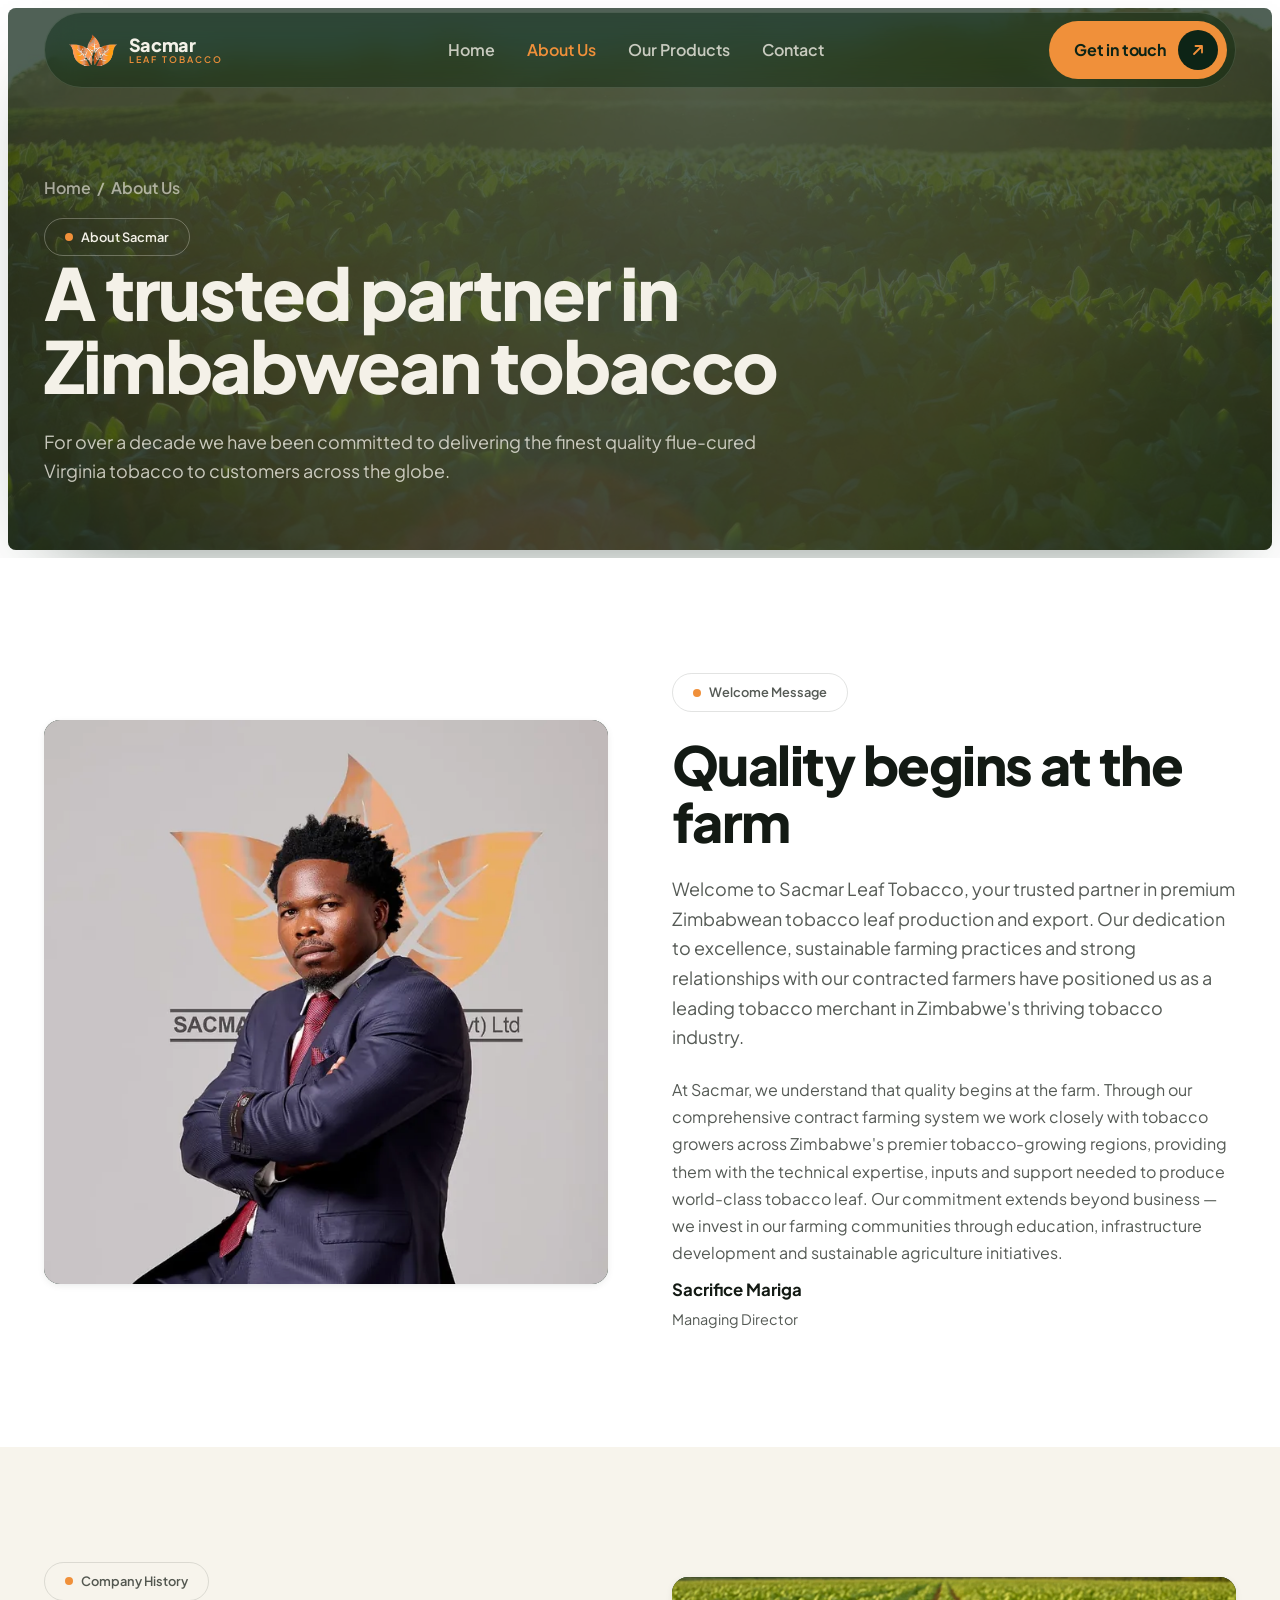
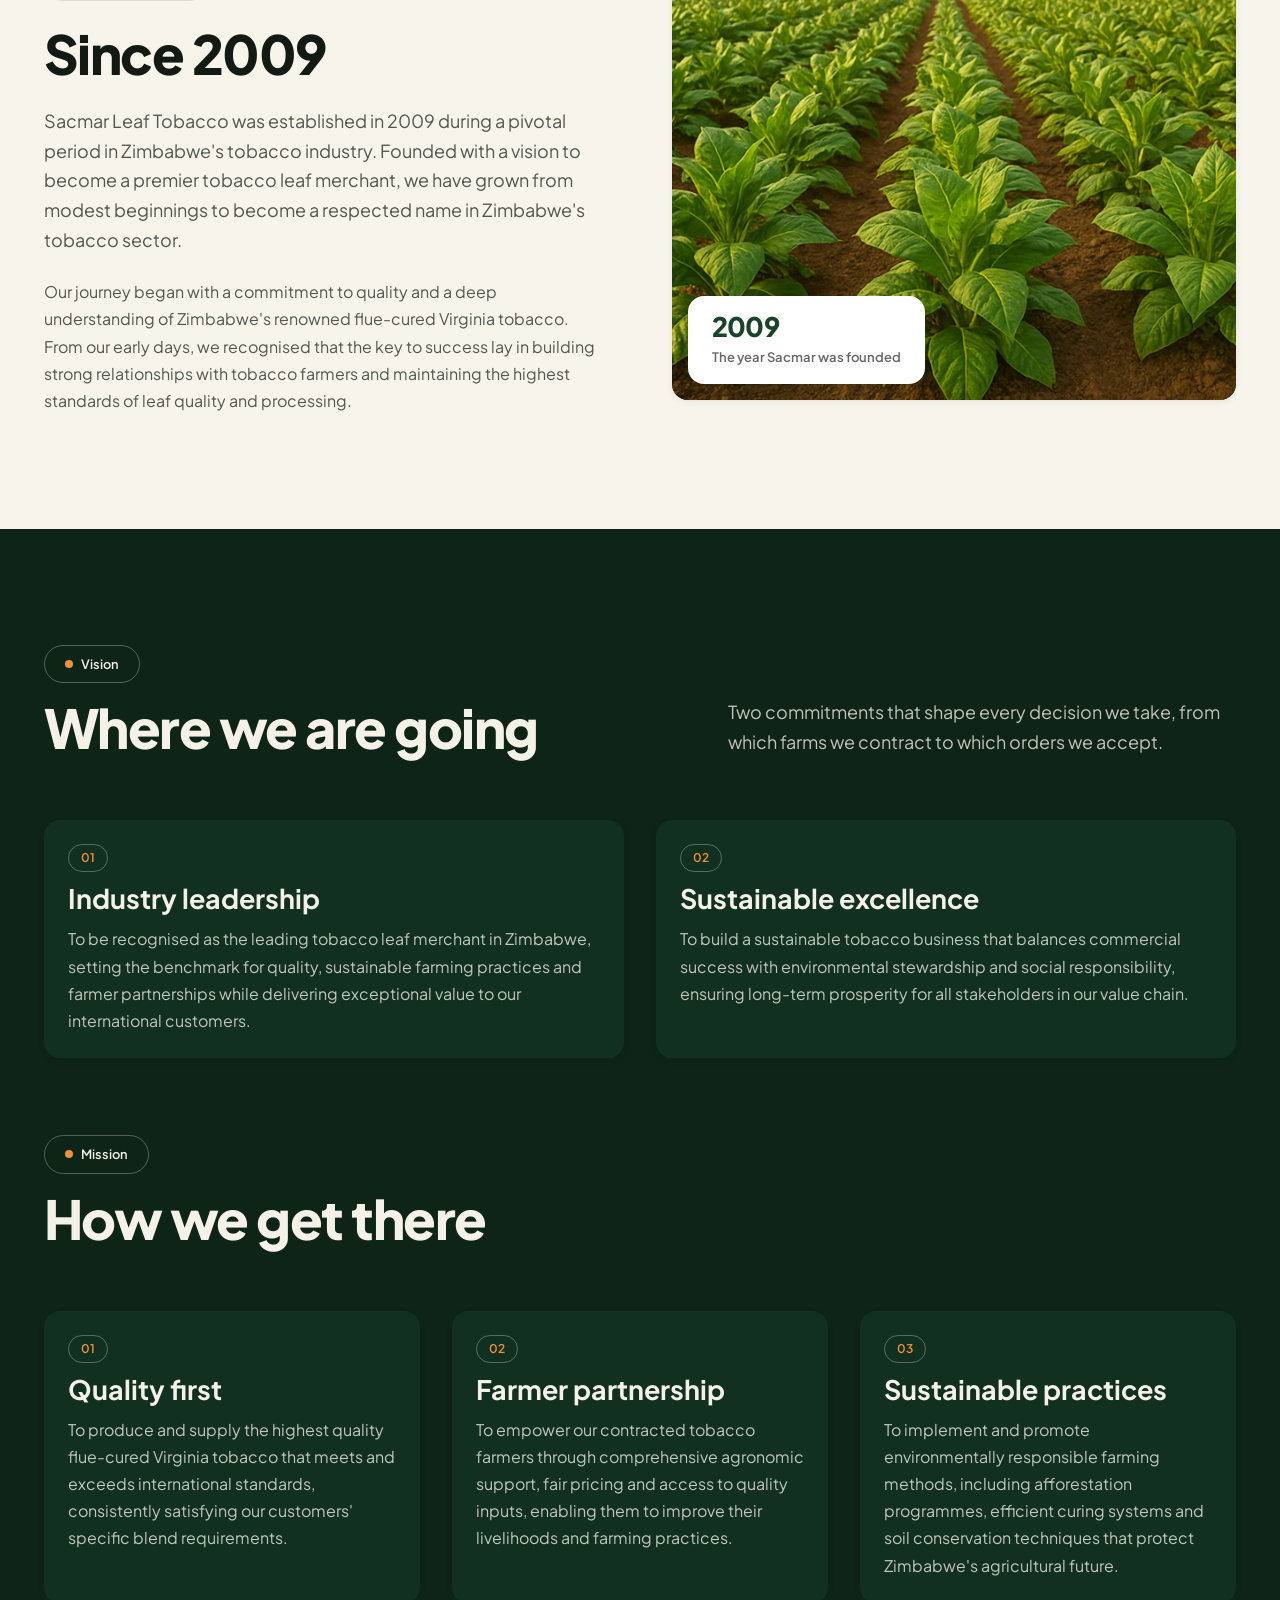
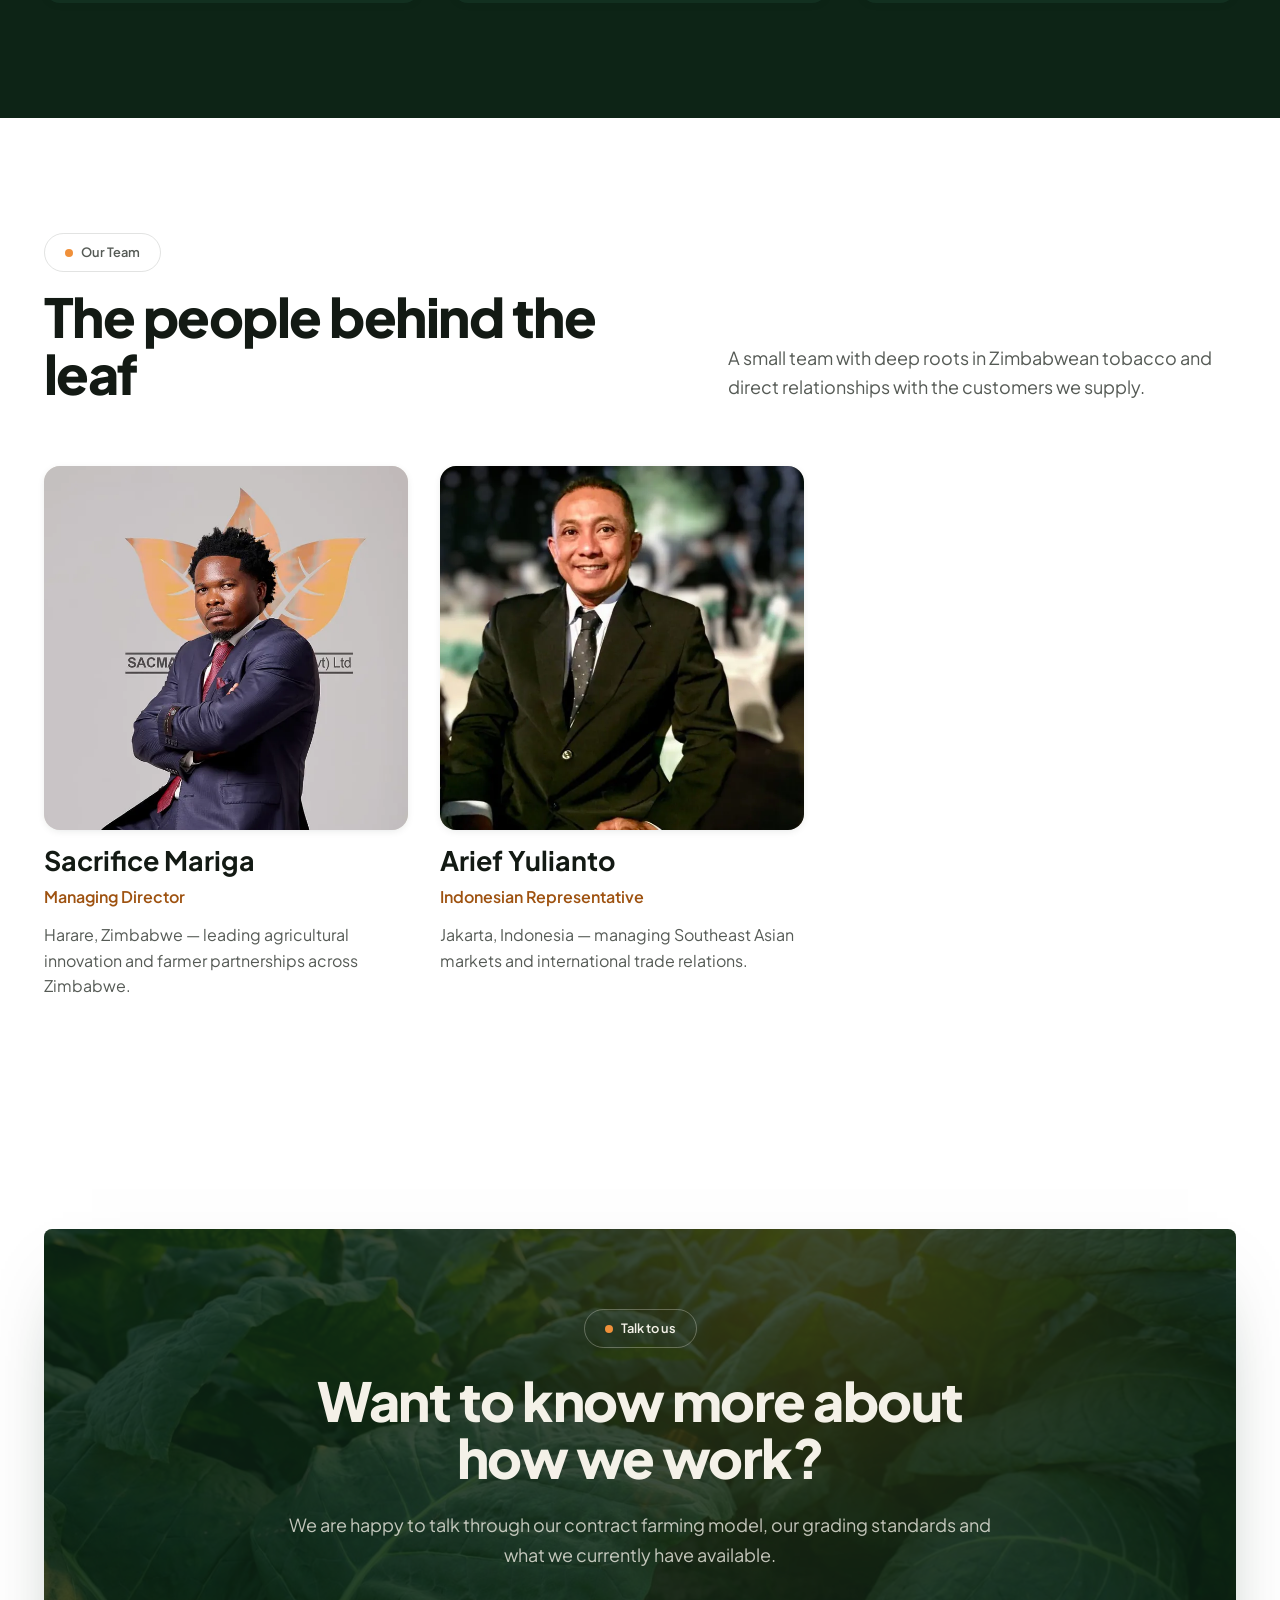
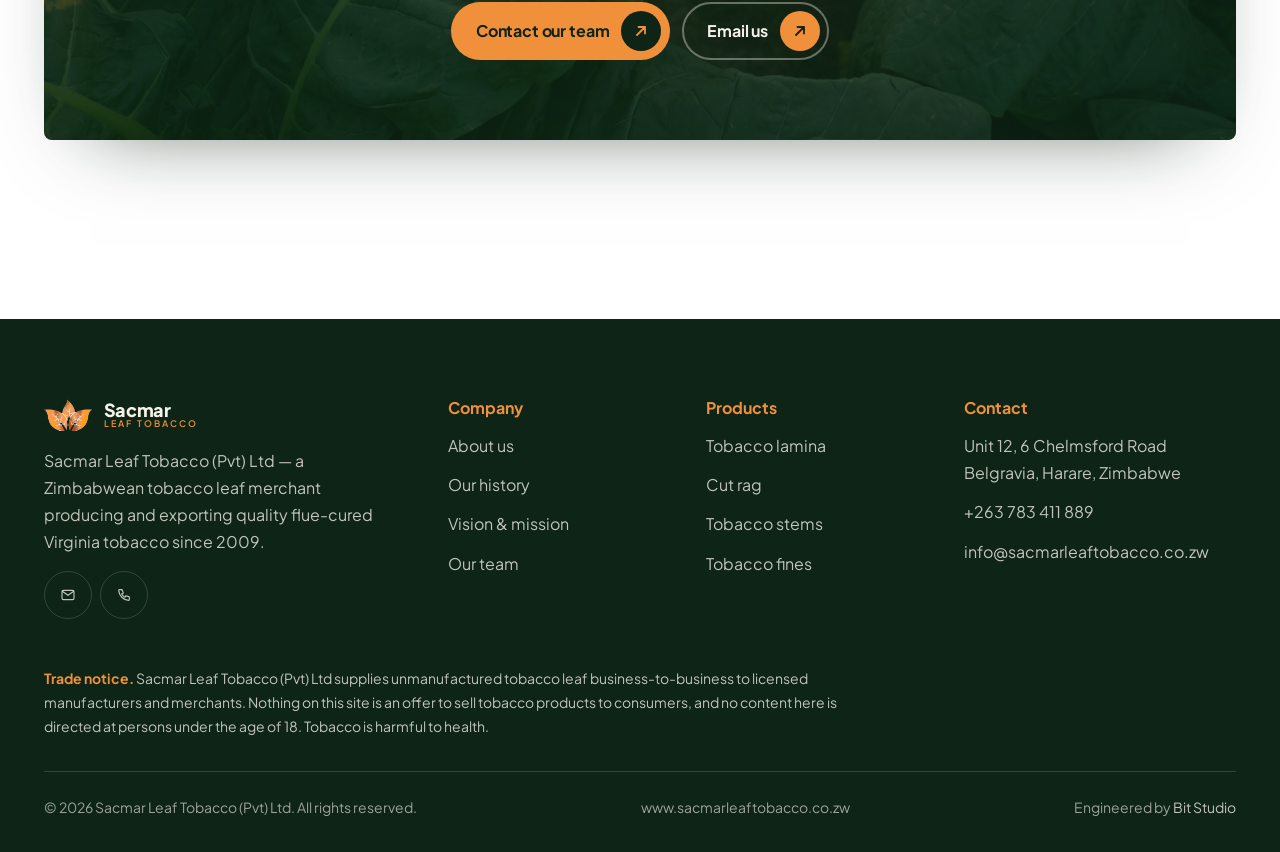
==== commit 0736da42: "Footer credit, sharper panel corners, unwedge the mobile hero CTA - Footer: "Engineered by Bit Studi" ====
--- a/about.html
+++ b/about.html
@@ -258,6 +258,7 @@
     <div class="footer-bottom">
       <p>&copy; <span data-year>2026</span> Sacmar Leaf Tobacco (Pvt) Ltd. All rights reserved.</p>
       <p><a href="https://www.sacmarleaftobacco.co.zw" target="_blank" rel="noopener">www.sacmarleaftobacco.co.zw</a></p>
+      <p class="footer-credit">Engineered by <a href="https://bitstudio.co.zw" target="_blank" rel="noopener">Bit Studio</a></p>
     </div>
   </div>
 </footer>
--- a/assets/css/styles.css
+++ b/assets/css/styles.css
@@ -55,9 +55,15 @@
   --pad-card-lg: var(--s-12);              /* 48 */
 
   /* ------------------------------------------ 7 · radii & shadows -------- */
-  /* One family: 8 (nested) · 16 (cards & panels) · full (pills). Nothing else. */
+  /* One family, all on the spine:
+       4  panel on phones (where the panel is near full-bleed)
+       8  panel on desktop, and nested media inside a card
+       16 cards
+       full pills
+     Nothing else. */
   --r-nested: var(--s-2);
   --r-card:   var(--s-4);
+  --r-panel:  var(--s-2);   /* big panels read sharper than cards */
   --r-pill:   999px;
 
   --shadow-card:      0 2px 8px -2px rgba(13,36,22,.12);
@@ -270,7 +276,7 @@
 /* ======================================================== 9 · HERO ===== */
 .hero { position: relative; padding: var(--s-2) var(--s-2) 0; }
 .hero__panel {
-  position: relative; overflow: hidden; border-radius: var(--r-card);
+  position: relative; overflow: hidden; border-radius: var(--r-panel);
   min-height: min(88svh, 800px);
   display: flex; align-items: flex-end;
   background: var(--g-900); box-shadow: var(--shadow-hero);
@@ -495,7 +501,7 @@
 
 /* ======================================================== 9 · CTA ===== */
 .cta {
-  position: relative; overflow: hidden; border-radius: var(--r-card);
+  position: relative; overflow: hidden; border-radius: var(--r-panel);
   background: var(--g-900); color: var(--on-dark);
   padding: var(--s-16) var(--s-6); text-align: center; box-shadow: var(--shadow-hero);
 }
@@ -510,7 +516,7 @@
 /* =================================================== 9 · PAGE TOP ===== */
 .page-top { position: relative; padding: var(--s-2); }
 .page-top__panel {
-  position: relative; overflow: hidden; border-radius: var(--r-card);
+  position: relative; overflow: hidden; border-radius: var(--r-panel);
   background: var(--g-900); color: var(--on-dark);
   padding-block: clamp(7rem, 13vw, 11rem) var(--s-16);
   box-shadow: var(--shadow-hero);
@@ -590,7 +596,7 @@
 /* ================================ HERO STACK (hero + band = one screen) = */
 .hero-stack { padding: var(--s-2); display: flex; flex-direction: column; gap: var(--s-2); background: var(--paper); }
 .hero-stack .hero { padding: 0; }
-.hero-stack .band { border-radius: var(--r-card); }
+.hero-stack .band { border-radius: var(--r-panel); }
 @media (min-width: 860px) and (min-height: 640px) {
   .hero-stack { height: 100svh; }
   .hero-stack .hero { flex: 1 1 auto; min-height: 0; display: flex; }
@@ -668,7 +674,7 @@
    upward and slides behind the fixed nav. Compress the rhythm in steps so the
    eyebrow always clears the header instead of hiding under it. */
 @media (min-width: 860px) and (max-height: 940px) {
-  .hero-stack .hero__body { padding-block: var(--s-6) var(--s-4); }
+  .hero-stack .hero__body { padding-block: var(--s-6) var(--s-6); }
   .hero-stack .hero__body .lede { max-width: 64ch; }
   .hero-stack .pill + .h1 { margin-top: var(--s-4); }
   .hero-stack .h1 + .lede { margin-top: var(--s-4); }
@@ -685,3 +691,43 @@
   .hero-stack .statrail__n { font-size: 1.5rem; }
   .hero-stack .btn { min-height: var(--s-12); }
 }
+
+/* ================= HERO ON PHONES (header clearance + breathing) ========
+   The earlier compression was gated at min-width:860, so phones kept the full
+   desktop rhythm: content filled the panel exactly and the eyebrow sat behind
+   the fixed nav. Same remedy, tuned for small screens — tighten the rhythm and
+   let the panel keep a clear band under the header. */
+@media (max-width: 859px) {
+  /* Reserve the fixed header's band at the top of the panel. The panel grows to
+     fit its content on mobile, so without this the body starts at the panel's
+     top edge and the eyebrow is always behind the nav, whatever the content
+     height. This is a floor, not a nudge. */
+  .hero__body { padding-block: var(--s-24) var(--s-8); }
+  .hero__body .lede { font-size: var(--fs-body); }
+  .hero__body .pill + .h1 { margin-top: var(--s-4); }
+  .hero__body .h1 + .lede { margin-top: var(--s-4); }
+  .hero__body .lede + .hero__actions { margin-top: var(--s-6); }
+  .statrail { margin-top: var(--s-6); }
+  .statrail__cell { padding-top: var(--s-3); min-height: var(--s-12); }
+}
+
+/* Short phones: the two stacked full-width CTAs cost 124px on their own, so
+   they sit side by side — but only from 412px up. .btn is white-space:nowrap, so a
+   pair that does not fit cannot shrink: at 390px the second button landed 3px from
+   the panel edge. Measured 16px of clearance at 412px. */
+@media (min-width: 412px) and (max-width: 859px) and (max-height: 760px) {
+  .hero__body h1 { font-size: var(--fs-display-lg); }
+  .hero__actions { flex-wrap: nowrap; }
+  .hero__actions .btn { flex: 1 1 50%; width: auto; min-height: var(--s-12); padding-inline: var(--s-4) var(--s-2); }
+  .hero__actions .btn__ic { width: var(--s-8); height: var(--s-8); }
+}
+
+/* Phones: the panel sits only --s-2 from the viewport edge, so a 16px radius
+   reads bubbly against it. Sharpen one step. */
+@media (max-width: 560px) {
+  :root { --r-panel: var(--s-1); }
+}
+
+/* footer credit */
+.footer-credit a { color: var(--on-dark-2); border-bottom: 1px solid transparent; transition: color .25s var(--ease), border-color .25s var(--ease); }
+.footer-credit a:hover { color: var(--ember); border-bottom-color: var(--ember); }
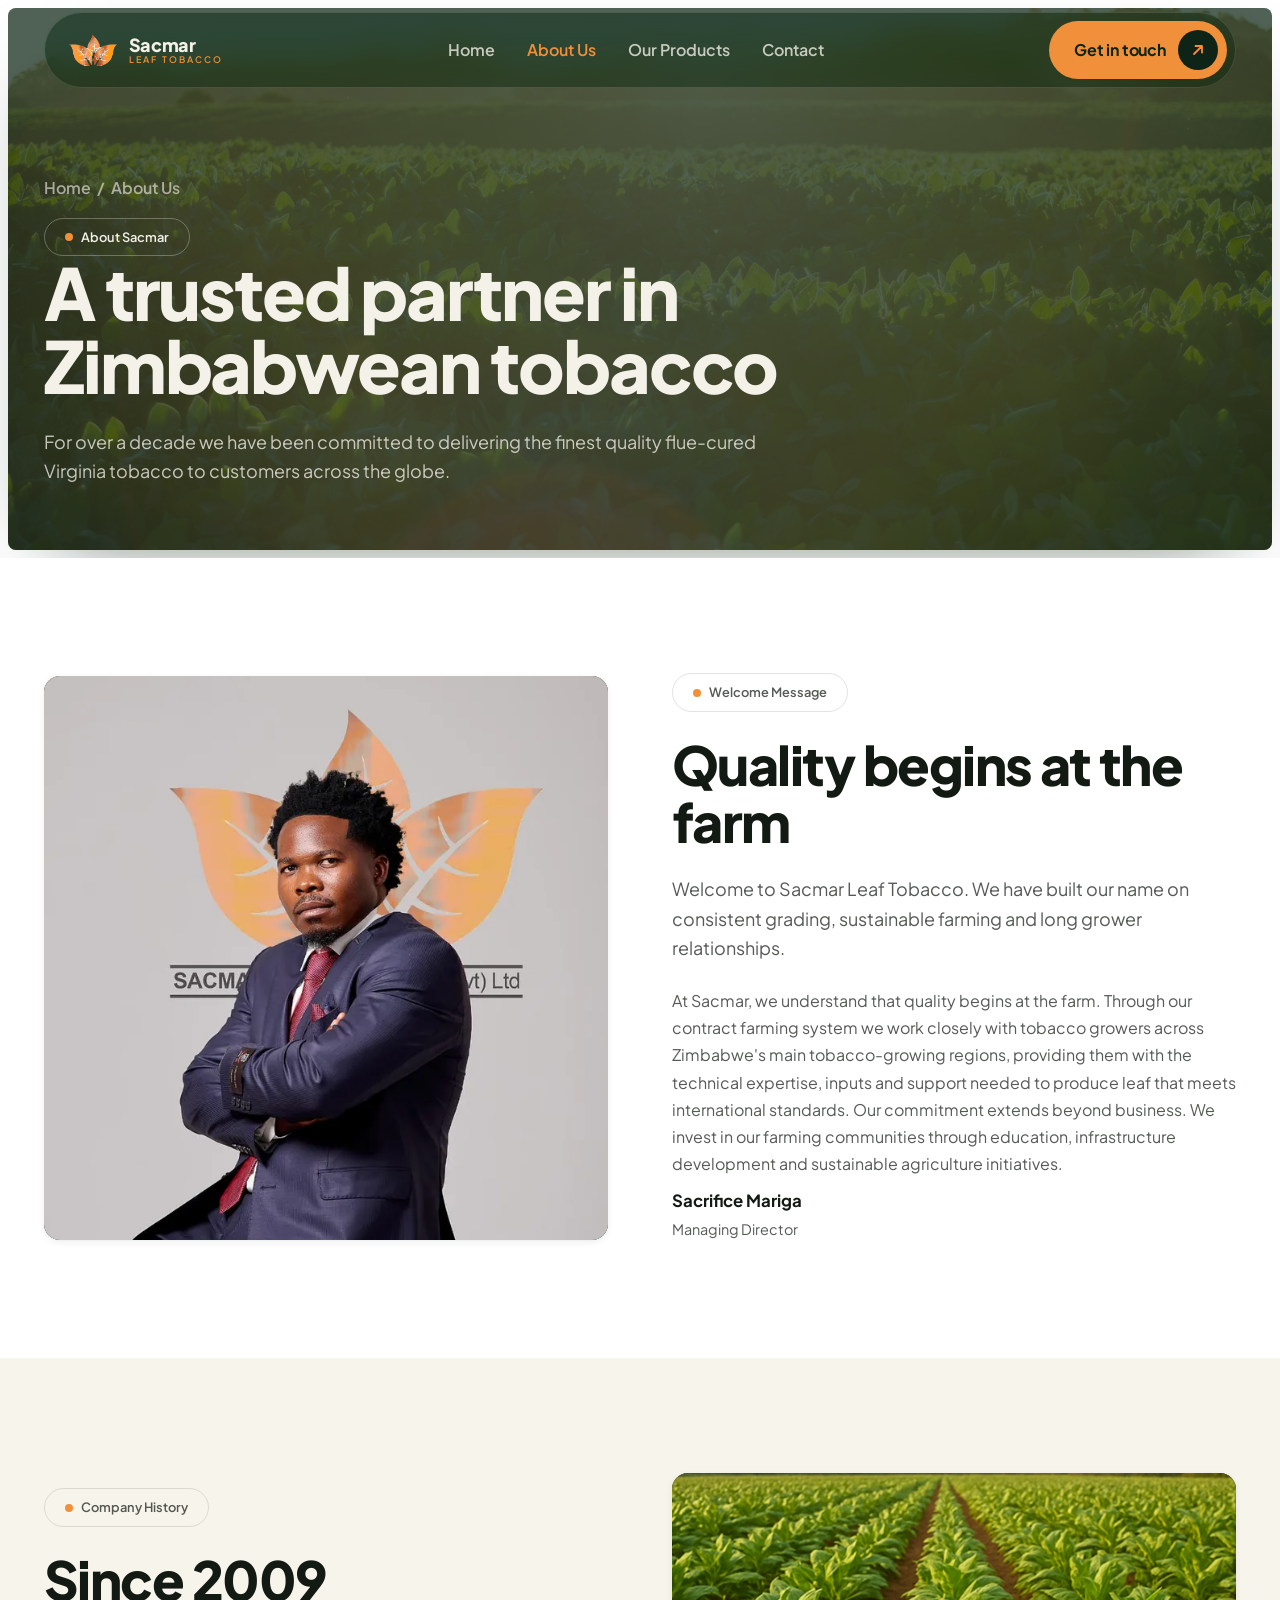
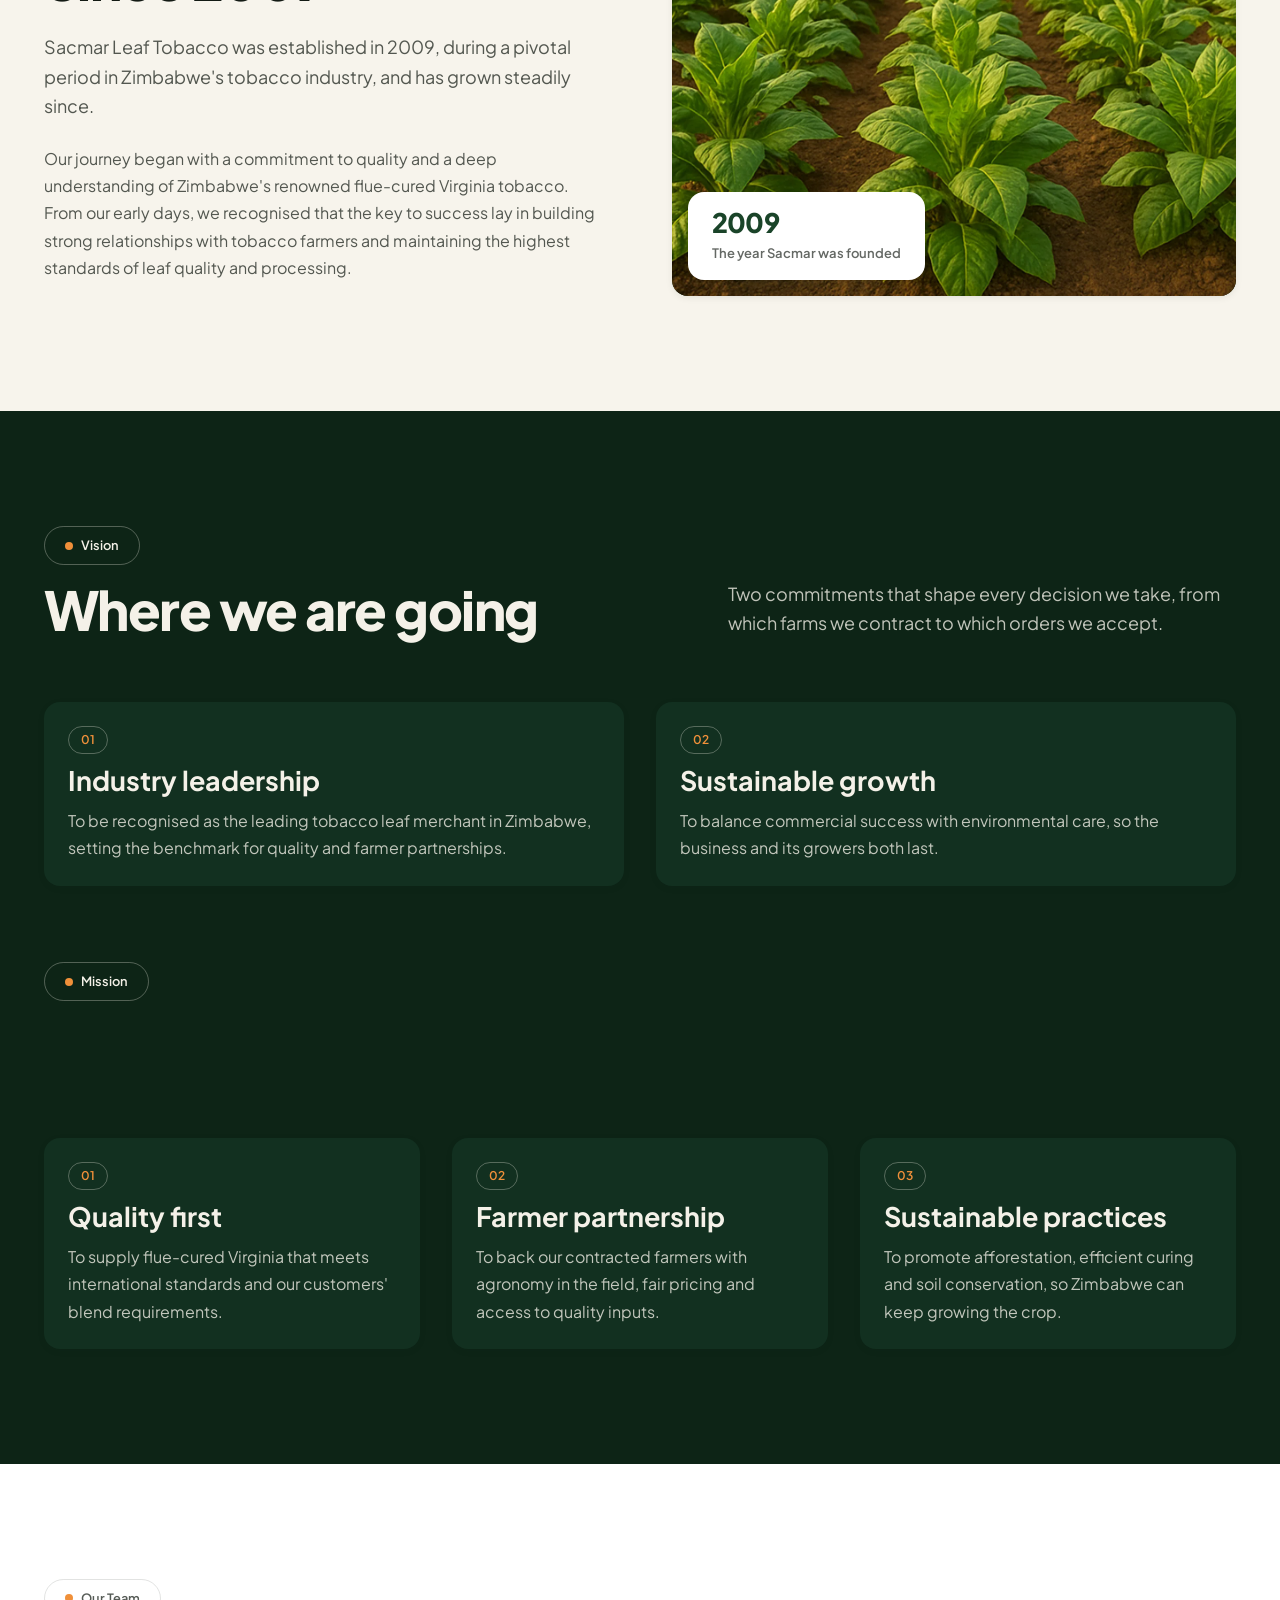
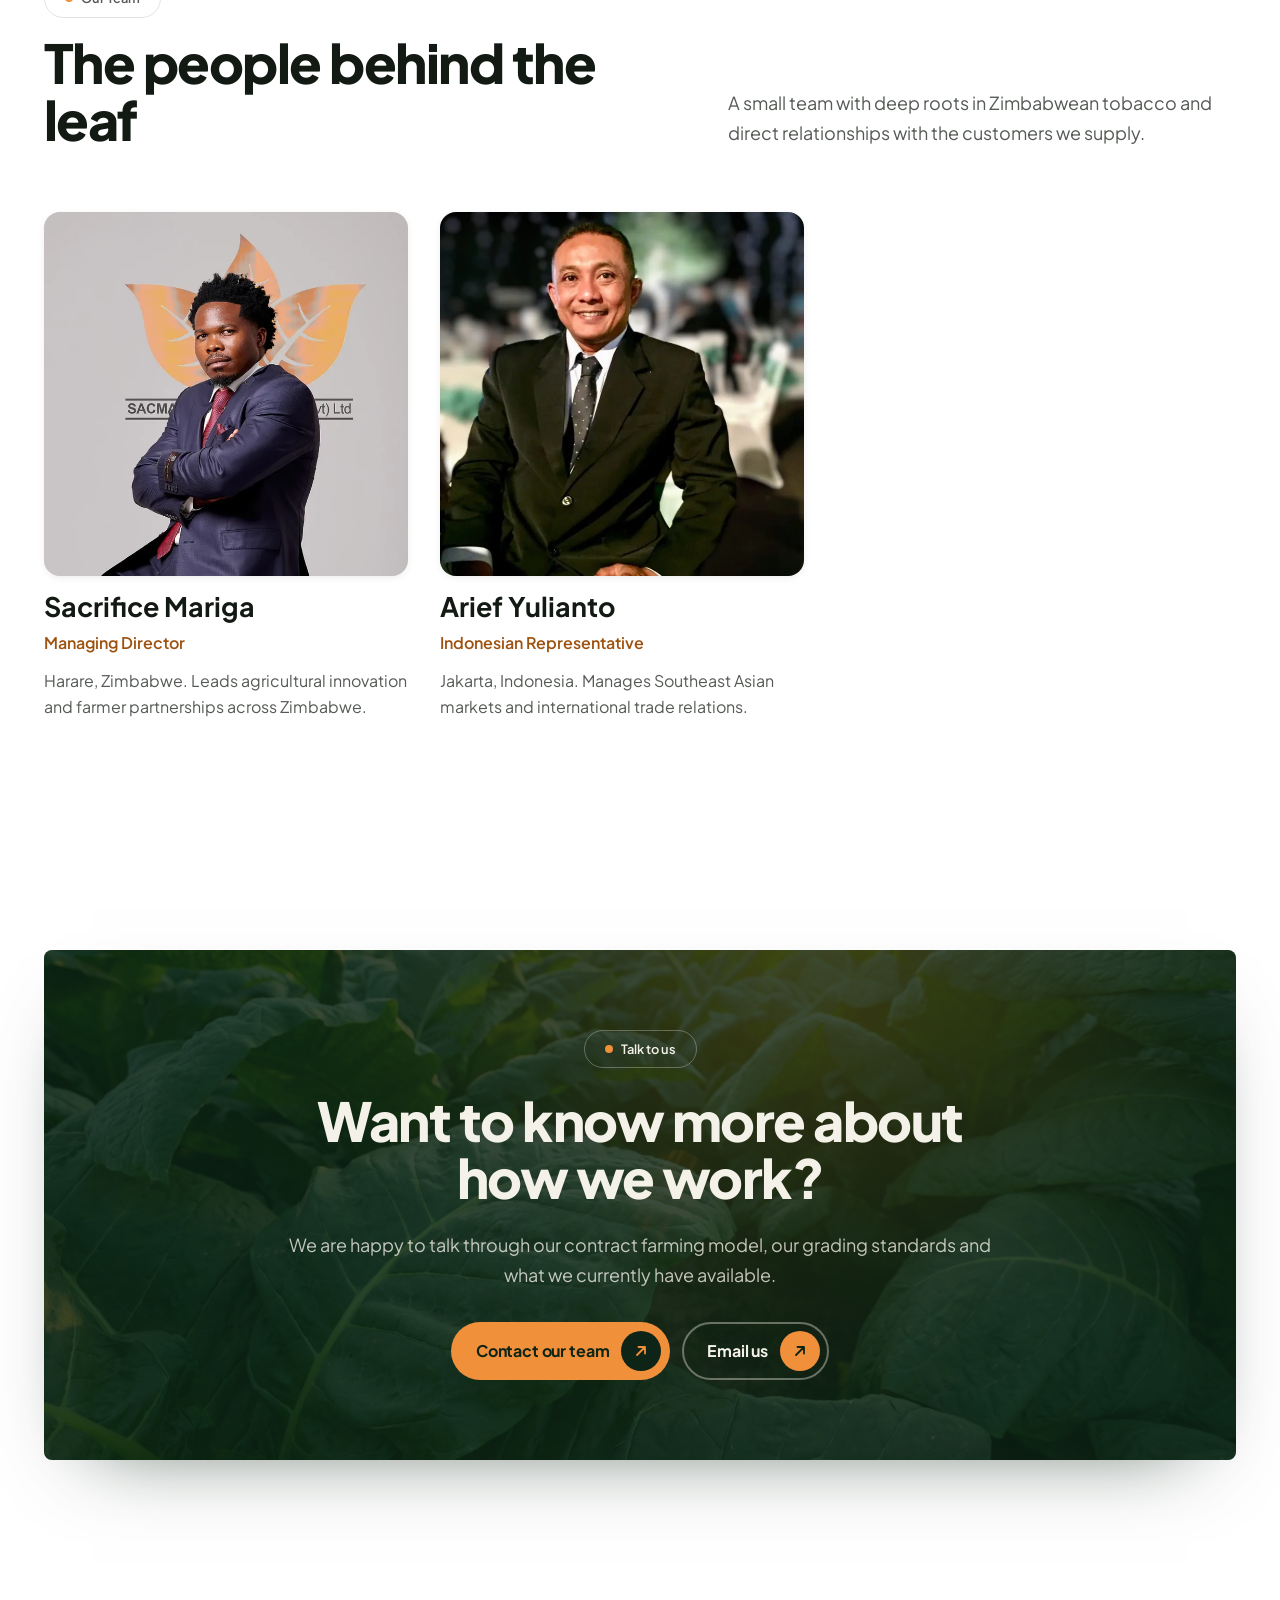
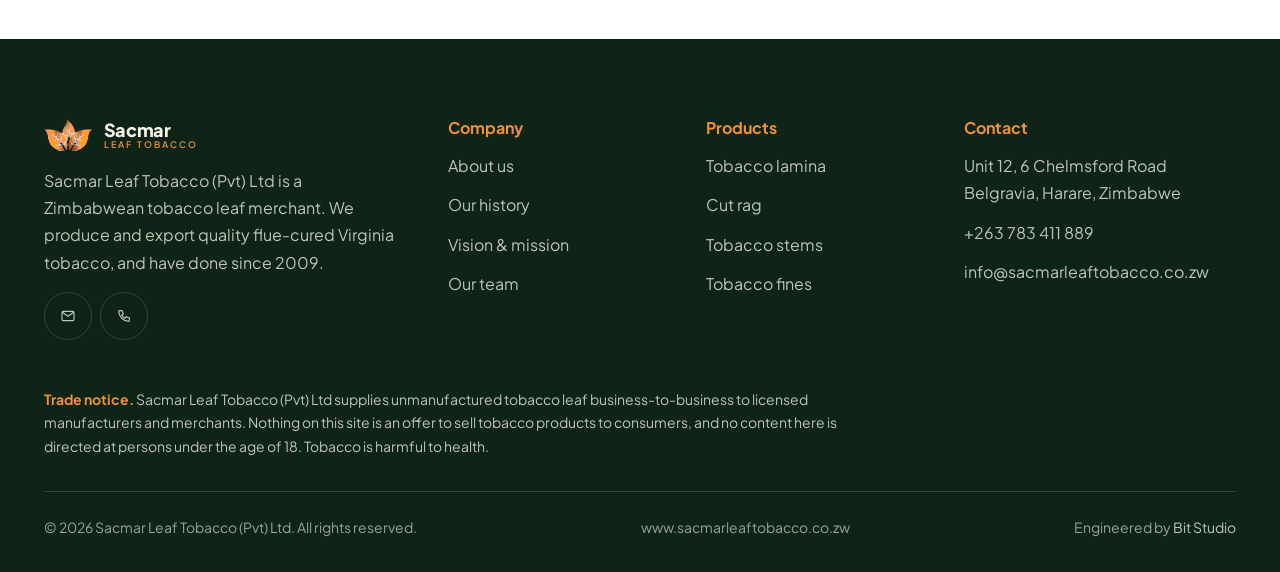
==== commit d29017df: "Copy rules and a mobile-specific layout Rule 10, verified by grep over the built HTML: - 22 em dashe" ====
--- a/about.html
+++ b/about.html
@@ -3,13 +3,13 @@
 <head>
 <meta charset="utf-8">
 <meta name="viewport" content="width=device-width, initial-scale=1">
-<title>About Us — Sacmar Leaf Tobacco</title>
+<title>About Us | Sacmar Leaf Tobacco</title>
 <meta name="description" content="Established in 2009, Sacmar Leaf Tobacco is a Zimbabwean tobacco leaf merchant built on contract farming, agronomic support and full traceability from farm to export.">
 <meta name="theme-color" content="#0d2416">
 <link rel="icon" href="assets/img/favicon.ico" sizes="any">
 <link rel="icon" href="assets/img/favicon-32.png" type="image/png" sizes="32x32">
 <link rel="apple-touch-icon" href="assets/img/apple-touch-icon.png">
-<meta property="og:title" content="About Us — Sacmar Leaf Tobacco">
+<meta property="og:title" content="About Us | Sacmar Leaf Tobacco">
 <meta property="og:description" content="Established in 2009, Sacmar Leaf Tobacco is a Zimbabwean tobacco leaf merchant built on contract farming, agronomic support and full traceability from farm to export.">
 <meta property="og:type" content="website">
 <meta property="og:image" content="assets/img/og-image.png">
@@ -25,7 +25,7 @@
 <header class="site-header">
   <div class="wrap">
     <div class="header-inner">
-      <a class="brand" href="index.html" aria-label="Sacmar Leaf Tobacco — home">
+      <a class="brand" href="index.html" aria-label="Sacmar Leaf Tobacco home">
         <img class="brand__mark" src="assets/img/logo-light.png" alt="" width="51" height="34">
         <span class="brand__text">
           <span class="brand__name">Sacmar</span>
@@ -78,8 +78,8 @@
       <div class="split__body">
         <span class="pill reveal">Welcome Message</span>
         <h2 class="h2 reveal" data-d="1">Quality begins at the farm</h2>
-        <p class="lede reveal" data-d="2">Welcome to Sacmar Leaf Tobacco, your trusted partner in premium Zimbabwean tobacco leaf production and export. Our dedication to excellence, sustainable farming practices and strong relationships with our contracted farmers have positioned us as a leading tobacco merchant in Zimbabwe's thriving tobacco industry.</p>
-        <p class="muted reveal" data-d="3">At Sacmar, we understand that quality begins at the farm. Through our comprehensive contract farming system we work closely with tobacco growers across Zimbabwe's premier tobacco-growing regions, providing them with the technical expertise, inputs and support needed to produce world-class tobacco leaf. Our commitment extends beyond business — we invest in our farming communities through education, infrastructure development and sustainable agriculture initiatives.</p>
+        <p class="lede reveal" data-d="2">Welcome to Sacmar Leaf Tobacco. We have built our name on consistent grading, sustainable farming and long grower relationships.</p>
+        <p class="muted reveal" data-d="3">At Sacmar, we understand that quality begins at the farm. Through our contract farming system we work closely with tobacco growers across Zimbabwe's main tobacco-growing regions, providing them with the technical expertise, inputs and support needed to produce leaf that meets international standards. Our commitment extends beyond business. We invest in our farming communities through education, infrastructure development and sustainable agriculture initiatives.</p>
         <p class="reveal" data-d="4" style="margin-top:.6rem">
           <strong style="display:block;font-size:1.05rem">Sacrifice Mariga</strong>
           <span class="muted" style="font-size:.9rem">Managing Director</span>
@@ -102,7 +102,7 @@
       <div class="split__body">
         <span class="pill reveal">Company History</span>
         <h2 class="h2 reveal" data-d="1">Since 2009</h2>
-        <p class="lede reveal" data-d="2">Sacmar Leaf Tobacco was established in 2009 during a pivotal period in Zimbabwe's tobacco industry. Founded with a vision to become a premier tobacco leaf merchant, we have grown from modest beginnings to become a respected name in Zimbabwe's tobacco sector.</p>
+        <p class="lede reveal" data-d="2">Sacmar Leaf Tobacco was established in 2009, during a pivotal period in Zimbabwe's tobacco industry, and has grown steadily since.</p>
         <p class="muted reveal" data-d="3">Our journey began with a commitment to quality and a deep understanding of Zimbabwe's renowned flue-cured Virginia tobacco. From our early days, we recognised that the key to success lay in building strong relationships with tobacco farmers and maintaining the highest standards of leaf quality and processing.</p>
       </div>
     </div>
@@ -121,11 +121,11 @@
     <div class="grid grid--2">
       <article class="pcard pcard--flat reveal"><div class="pcard__body">
         <span class="pcard__tag">01</span><h3>Industry leadership</h3>
-        <p>To be recognised as the leading tobacco leaf merchant in Zimbabwe, setting the benchmark for quality, sustainable farming practices and farmer partnerships while delivering exceptional value to our international customers.</p>
+        <p>To be recognised as the leading tobacco leaf merchant in Zimbabwe, setting the benchmark for quality and farmer partnerships.</p>
       </div></article>
       <article class="pcard pcard--flat reveal" data-d="1"><div class="pcard__body">
-        <span class="pcard__tag">02</span><h3>Sustainable excellence</h3>
-        <p>To build a sustainable tobacco business that balances commercial success with environmental stewardship and social responsibility, ensuring long-term prosperity for all stakeholders in our value chain.</p>
+        <span class="pcard__tag">02</span><h3>Sustainable growth</h3>
+        <p>To balance commercial success with environmental care, so the business and its growers both last.</p>
       </div></article>
     </div>
 
@@ -138,15 +138,15 @@
     <div class="grid grid--3">
       <article class="pcard pcard--flat reveal"><div class="pcard__body">
         <span class="pcard__tag">01</span><h3>Quality first</h3>
-        <p>To produce and supply the highest quality flue-cured Virginia tobacco that meets and exceeds international standards, consistently satisfying our customers' specific blend requirements.</p>
+        <p>To supply flue-cured Virginia that meets international standards and our customers' blend requirements.</p>
       </div></article>
       <article class="pcard pcard--flat reveal" data-d="1"><div class="pcard__body">
         <span class="pcard__tag">02</span><h3>Farmer partnership</h3>
-        <p>To empower our contracted tobacco farmers through comprehensive agronomic support, fair pricing and access to quality inputs, enabling them to improve their livelihoods and farming practices.</p>
+        <p>To back our contracted farmers with agronomy in the field, fair pricing and access to quality inputs.</p>
       </div></article>
       <article class="pcard pcard--flat reveal" data-d="2"><div class="pcard__body">
         <span class="pcard__tag">03</span><h3>Sustainable practices</h3>
-        <p>To implement and promote environmentally responsible farming methods, including afforestation programmes, efficient curing systems and soil conservation techniques that protect Zimbabwe's agricultural future.</p>
+        <p>To promote afforestation, efficient curing and soil conservation, so Zimbabwe can keep growing the crop.</p>
       </div></article>
     </div>
   </div>
@@ -161,7 +161,7 @@
       </div>
       <p class="lede sec-head__aside reveal" data-d="2">A small team with deep roots in Zimbabwean tobacco and direct relationships with the customers we supply.</p>
     </div>
-    <div class="grid grid--2" style="max-width:760px">
+    <div class="grid grid--2 grid--tiles" style="max-width:760px">
       <article class="person reveal">
         <div class="person__photo">
           <picture>
@@ -170,7 +170,7 @@
           </picture>
         </div>
         <h3>Sacrifice Mariga</h3><p>Managing Director</p>
-        <p class="person__meta">Harare, Zimbabwe — leading agricultural innovation and farmer partnerships across Zimbabwe.</p>
+        <p class="person__meta">Harare, Zimbabwe. Leads agricultural innovation and farmer partnerships across Zimbabwe.</p>
       </article>
       <article class="person reveal" data-d="1">
         <div class="person__photo">
@@ -180,7 +180,7 @@
           </picture>
         </div>
         <h3>Arief Yulianto</h3><p>Indonesian Representative</p>
-        <p class="person__meta">Jakarta, Indonesia — managing Southeast Asian markets and international trade relations.</p>
+        <p class="person__meta">Jakarta, Indonesia. Manages Southeast Asian markets and international trade relations.</p>
       </article>
     </div>
   </div>
@@ -209,14 +209,14 @@
   <div class="wrap">
     <div class="footer-grid">
       <div class="footer-brand">
-        <a class="brand" href="index.html" aria-label="Sacmar Leaf Tobacco — home">
+        <a class="brand" href="index.html" aria-label="Sacmar Leaf Tobacco home">
         <img class="brand__mark" src="assets/img/logo-light.png" alt="" width="51" height="34">
         <span class="brand__text">
           <span class="brand__name">Sacmar</span>
           <span class="brand__sub">LEAF TOBACCO</span>
         </span>
       </a>
-        <p>Sacmar Leaf Tobacco (Pvt) Ltd — a Zimbabwean tobacco leaf merchant producing and exporting quality flue-cured Virginia tobacco since 2009.</p>
+        <p>Sacmar Leaf Tobacco (Pvt) Ltd is a Zimbabwean tobacco leaf merchant. We produce and export quality flue-cured Virginia tobacco, and have done since 2009.</p>
         <div class="socials">
           <a href="mailto:info@sacmarleaftobacco.co.zw" aria-label="Email"><svg width="16" height="16" viewBox="0 0 24 24" fill="none" stroke="currentColor" stroke-width="1.7" aria-hidden="true"><rect x="3" y="5" width="18" height="14" rx="2"/><path d="m3.5 6.5 8.5 6 8.5-6"/></svg></a>
           <a href="tel:+263783411889" aria-label="Telephone"><svg width="16" height="16" viewBox="0 0 24 24" fill="none" stroke="currentColor" stroke-width="1.7" aria-hidden="true"><path d="M5 4h4l2 5-2.5 1.5a11 11 0 0 0 5 5L15 13l5 2v4a1 1 0 0 1-1.1 1A16 16 0 0 1 4 5.1 1 1 0 0 1 5 4Z"/></svg></a>
--- a/assets/css/styles.css
+++ b/assets/css/styles.css
@@ -731,3 +731,55 @@
 /* footer credit */
 .footer-credit a { color: var(--on-dark-2); border-bottom: 1px solid transparent; transition: color .25s var(--ease), border-color .25s var(--ease); }
 .footer-credit a:hover { color: var(--ember); border-bottom-color: var(--ember); }
+
+/* ==========================================================================
+   11 · MOBILE IS A DIFFERENT DESIGN, NOT A NARROWER ONE
+   Tokens shrink together, tiles stay two up, prose goes one up, and the
+   numbered cards become a list with the number beside the text.
+   ========================================================================== */
+@media (max-width: 859px) {
+  /* the system scales as a whole rather than desktop proportions on a phone */
+  :root {
+    --gutter:    var(--s-4);                       /* 24 -> 16 */
+    --gutter-lg: var(--s-4);
+    --section-pad-y:    clamp(2.5rem, 9vw, 4rem);  /* 56-160 -> 40-64 */
+    --section-pad-y-lg: clamp(3rem, 11vw, 5rem);
+    --pad-card:  var(--s-5);                       /* 24 -> 20 */
+    --r-card:    var(--s-3);                       /* 16 -> 12 (phone step) */
+    --rhythm-header-content: var(--s-8);           /* 48 -> 32 */
+  }
+
+  /* buttons: full width, label centred, pill radius and padding kept */
+  .hero__actions .btn, .cta__actions .btn, .form button[type="submit"] { justify-content: center; }
+
+  /* numbered cards read as a list: number beside the text, not stacked on it */
+  .card {
+    display: grid; grid-template-columns: auto 1fr;
+    column-gap: var(--s-4); row-gap: 0; align-items: start;
+  }
+  .card__n { grid-row: 1 / span 2; margin-bottom: 0; width: var(--s-10); height: var(--s-10); }
+  .card h3, .card p { grid-column: 2; }
+  .card__go { grid-column: 1 / -1; margin-top: var(--s-4); }
+  .card:not(:has(.card__n)) { display: flex; }     /* cards with no number stay as they were */
+
+  /* image tiles stay two up; prose stays one up */
+  .grid--tiles { grid-template-columns: 1fr 1fr; column-gap: var(--gutter); }
+  .otherprods  { grid-template-columns: 1fr 1fr; column-gap: var(--gutter); }
+  .otherprod span { font-size: var(--fs-body); }
+}
+
+/* footer link columns are tiles too: two up instead of one tall stack */
+@media (max-width: 819px) {
+  .footer-grid { grid-template-columns: 1fr 1fr; column-gap: var(--s-6); }
+  .footer-brand { grid-column: 1 / -1; }
+  .footer-col:last-child { grid-column: 1 / -1; }  /* contact holds long strings */
+}
+
+/* The smallest phones: unwind only the two-up decisions that stop working.
+   Measured: two-up still reads fine at 360 and 375, so the unwind sits below
+   those. The numbered-card list is NOT unwound - it is what keeps that section
+   short (229px per card at 390 against 308px stacked), and height matters most
+   on the smallest screens. */
+@media (max-width: 349px) {
+  .footer-grid, .grid--tiles, .otherprods { grid-template-columns: 1fr; }
+}
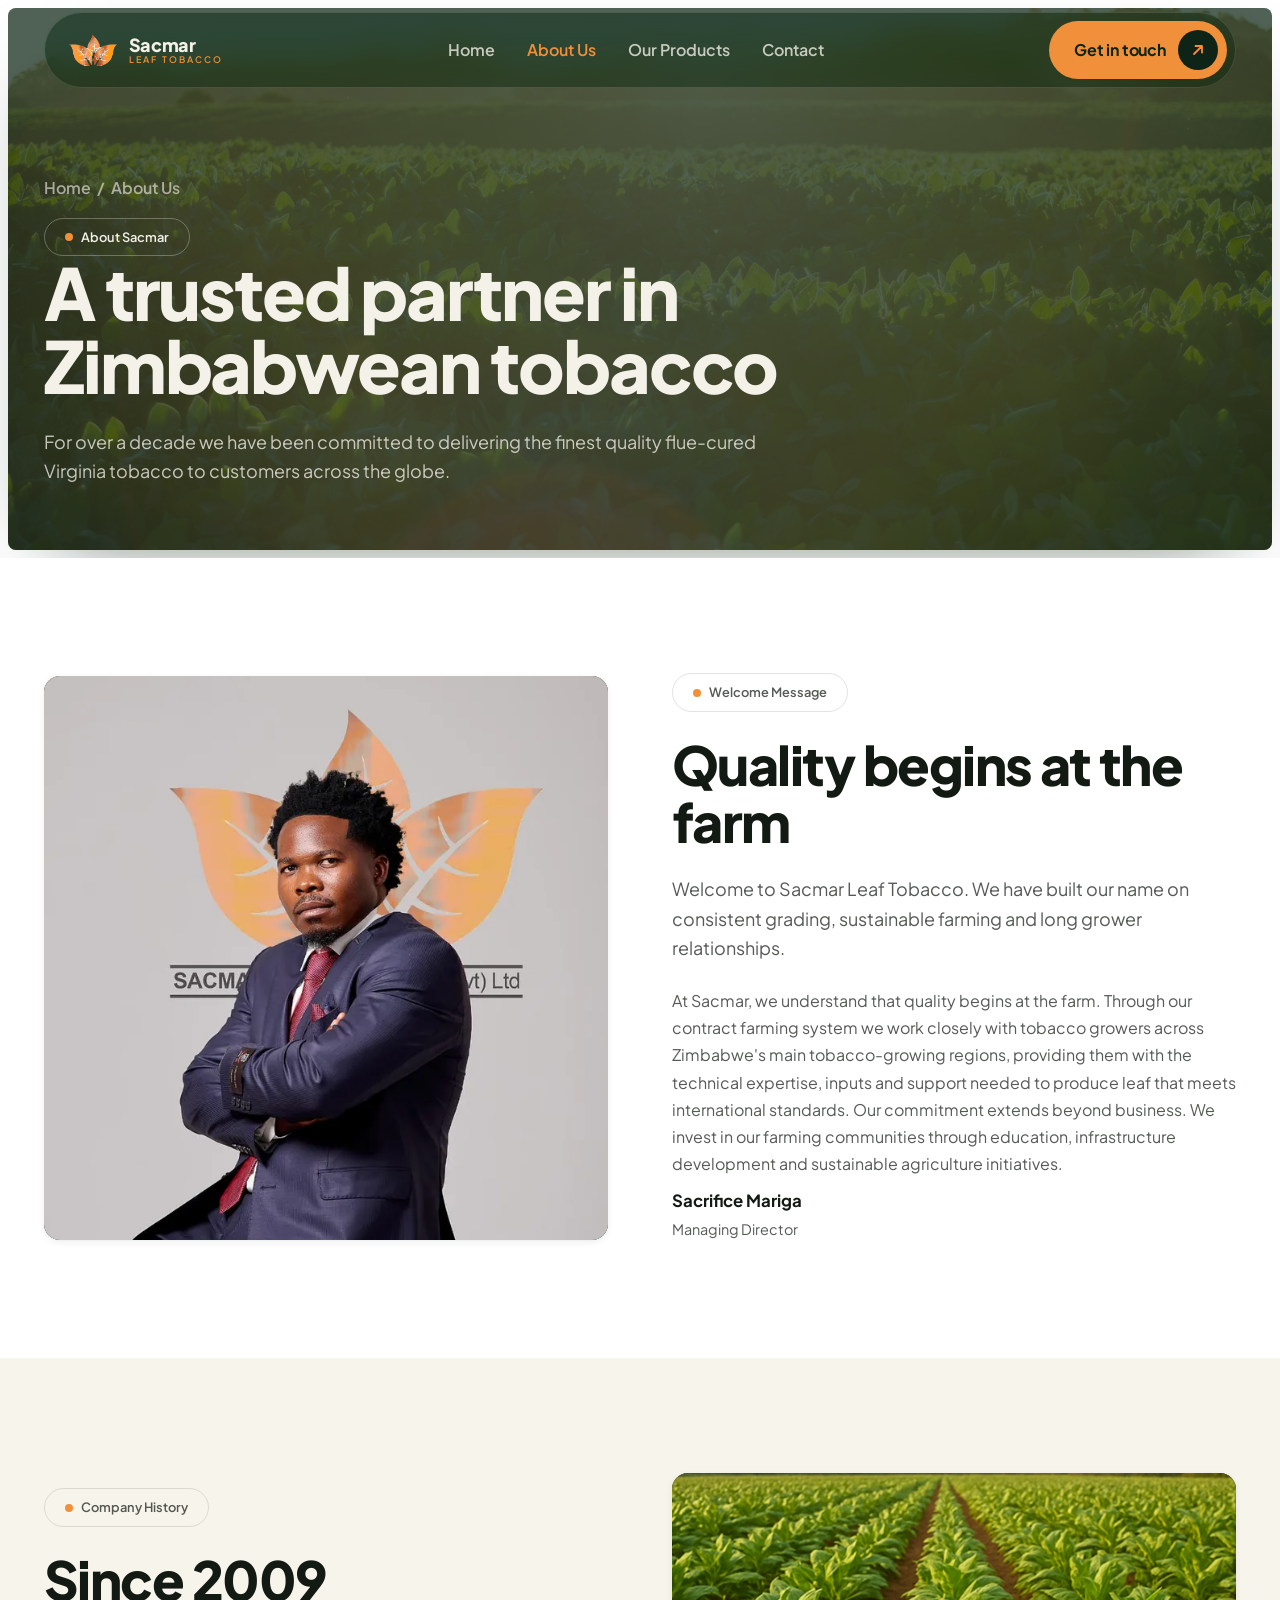
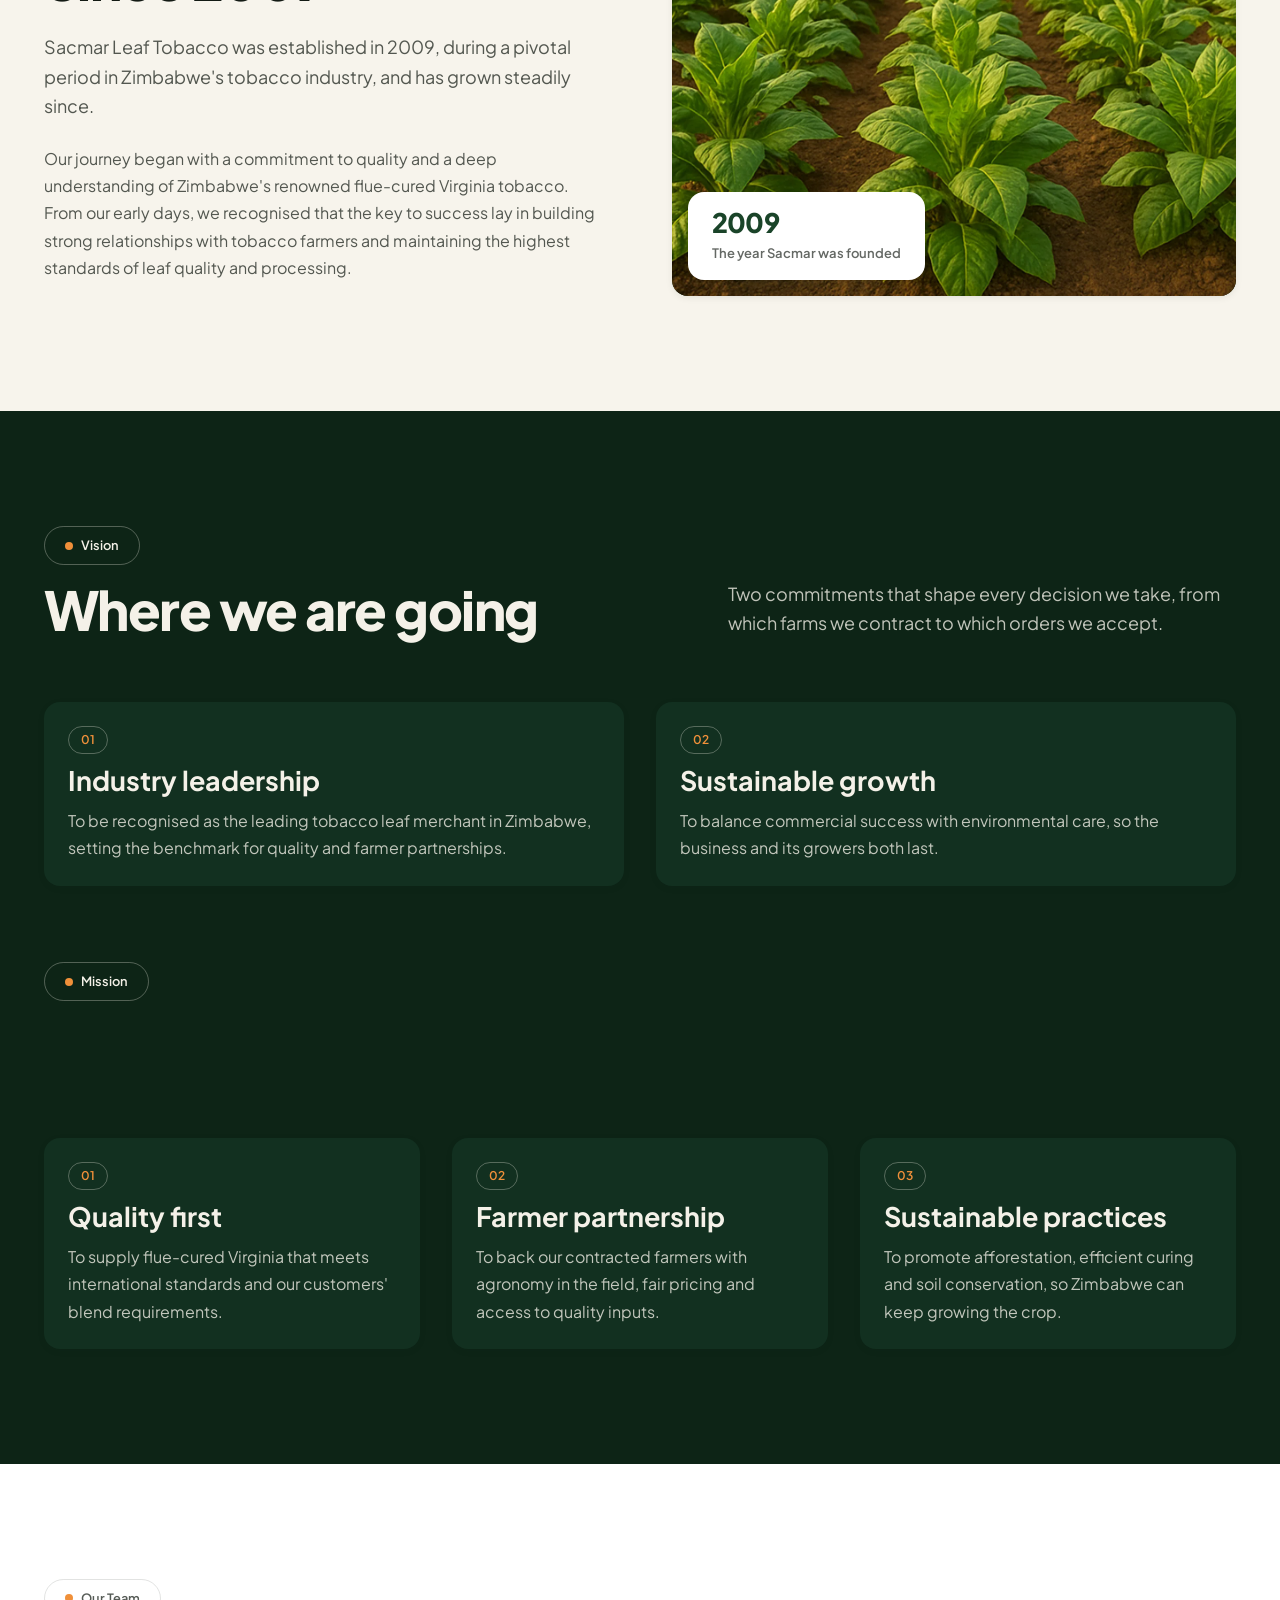
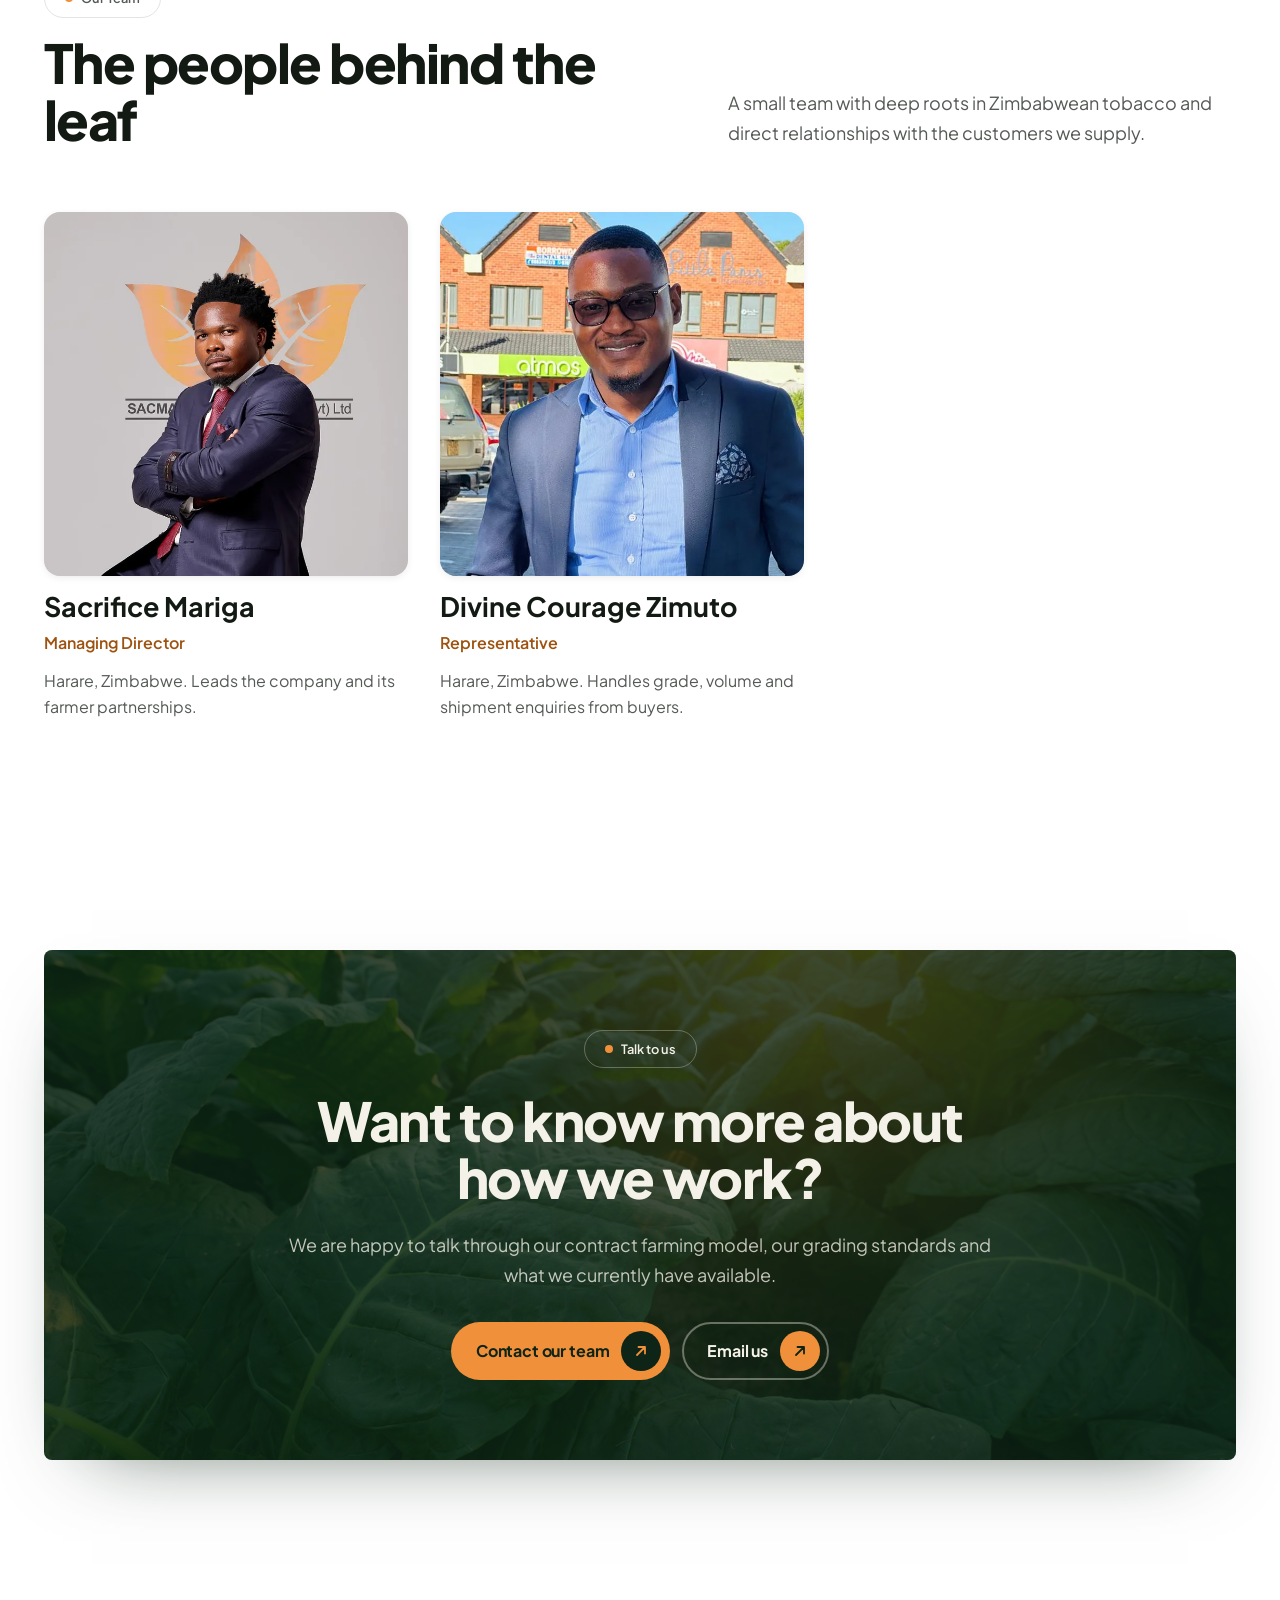
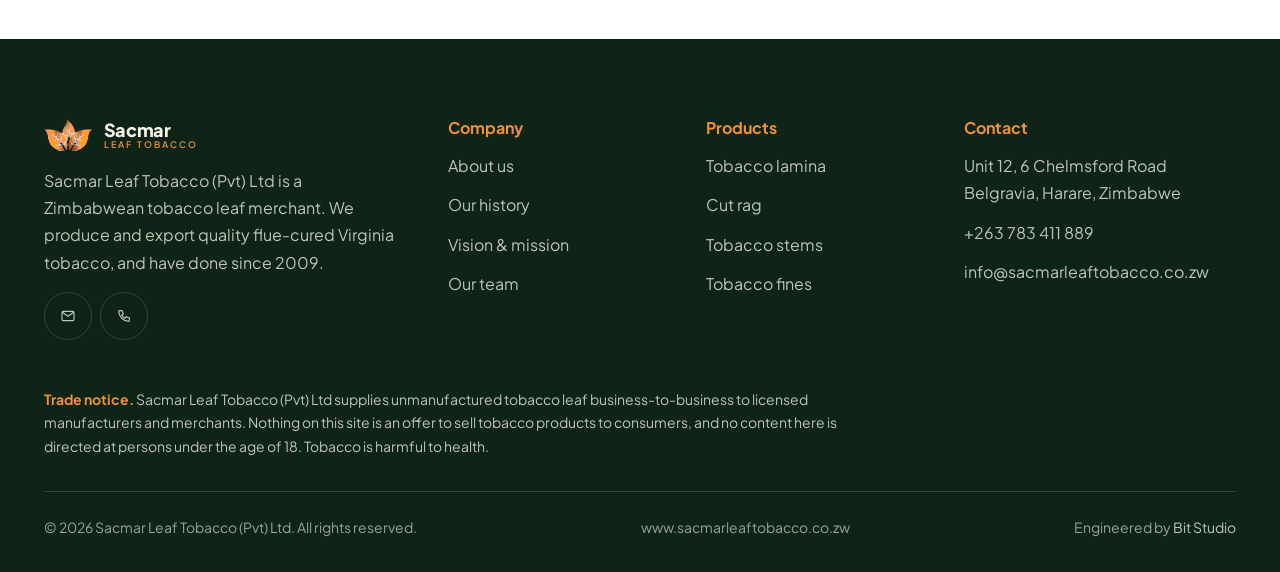
==== commit 0c4458be: "Replace the Indonesian representative with Divine Courage Zimuto Arief Yulianto and the Indonesian o" ====
--- a/about.html
+++ b/about.html
@@ -170,17 +170,17 @@
           </picture>
         </div>
         <h3>Sacrifice Mariga</h3><p>Managing Director</p>
-        <p class="person__meta">Harare, Zimbabwe. Leads agricultural innovation and farmer partnerships across Zimbabwe.</p>
+        <p class="person__meta">Harare, Zimbabwe. Leads the company and its farmer partnerships.</p>
       </article>
       <article class="person reveal" data-d="1">
         <div class="person__photo">
           <picture>
-            <source srcset="assets/img/photo/team-arief.webp" type="image/webp">
-            <img src="assets/img/photo/team-arief.jpg" alt="Arief Yulianto" loading="lazy" width="700" height="700">
+            <source srcset="assets/img/photo/team-courage.webp" type="image/webp">
+            <img src="assets/img/photo/team-courage.jpg" alt="Divine Courage Zimuto" loading="lazy" width="700" height="700">
           </picture>
         </div>
-        <h3>Arief Yulianto</h3><p>Indonesian Representative</p>
-        <p class="person__meta">Jakarta, Indonesia. Manages Southeast Asian markets and international trade relations.</p>
+        <h3>Divine Courage Zimuto</h3><p>Representative</p>
+        <p class="person__meta">Harare, Zimbabwe. Handles grade, volume and shipment enquiries from buyers.</p>
       </article>
     </div>
   </div>
--- a/assets/css/styles.css
+++ b/assets/css/styles.css
@@ -766,6 +766,10 @@
   .grid--tiles { grid-template-columns: 1fr 1fr; column-gap: var(--gutter); }
   .otherprods  { grid-template-columns: 1fr 1fr; column-gap: var(--gutter); }
   .otherprod span { font-size: var(--fs-body); }
+
+  /* a name is not a display heading in a 170px tile: at the display-md size a
+     three-word name takes three lines and the two cards stop aligning */
+  .person h3 { font-size: var(--fs-body-xl); min-height: 2lh; }  /* roles stay on one line across the pair */
 }
 
 /* footer link columns are tiles too: two up instead of one tall stack */
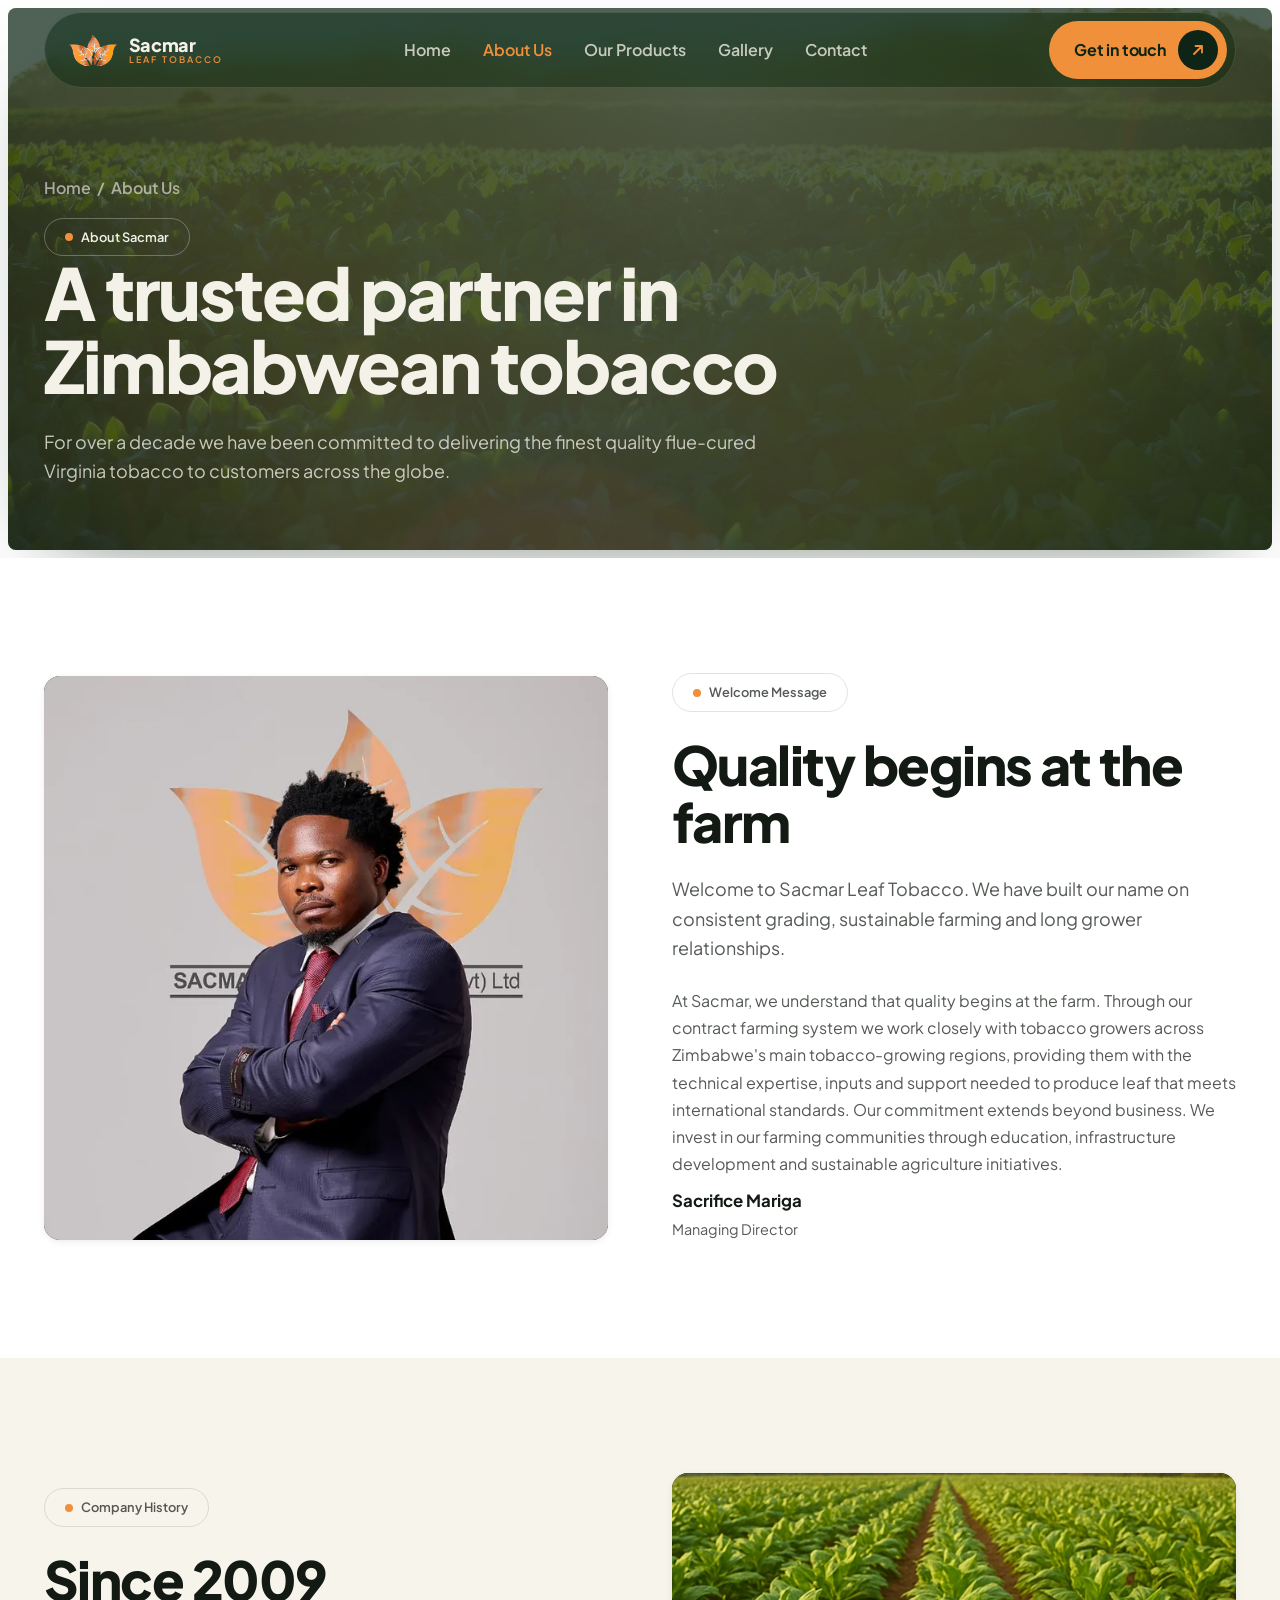
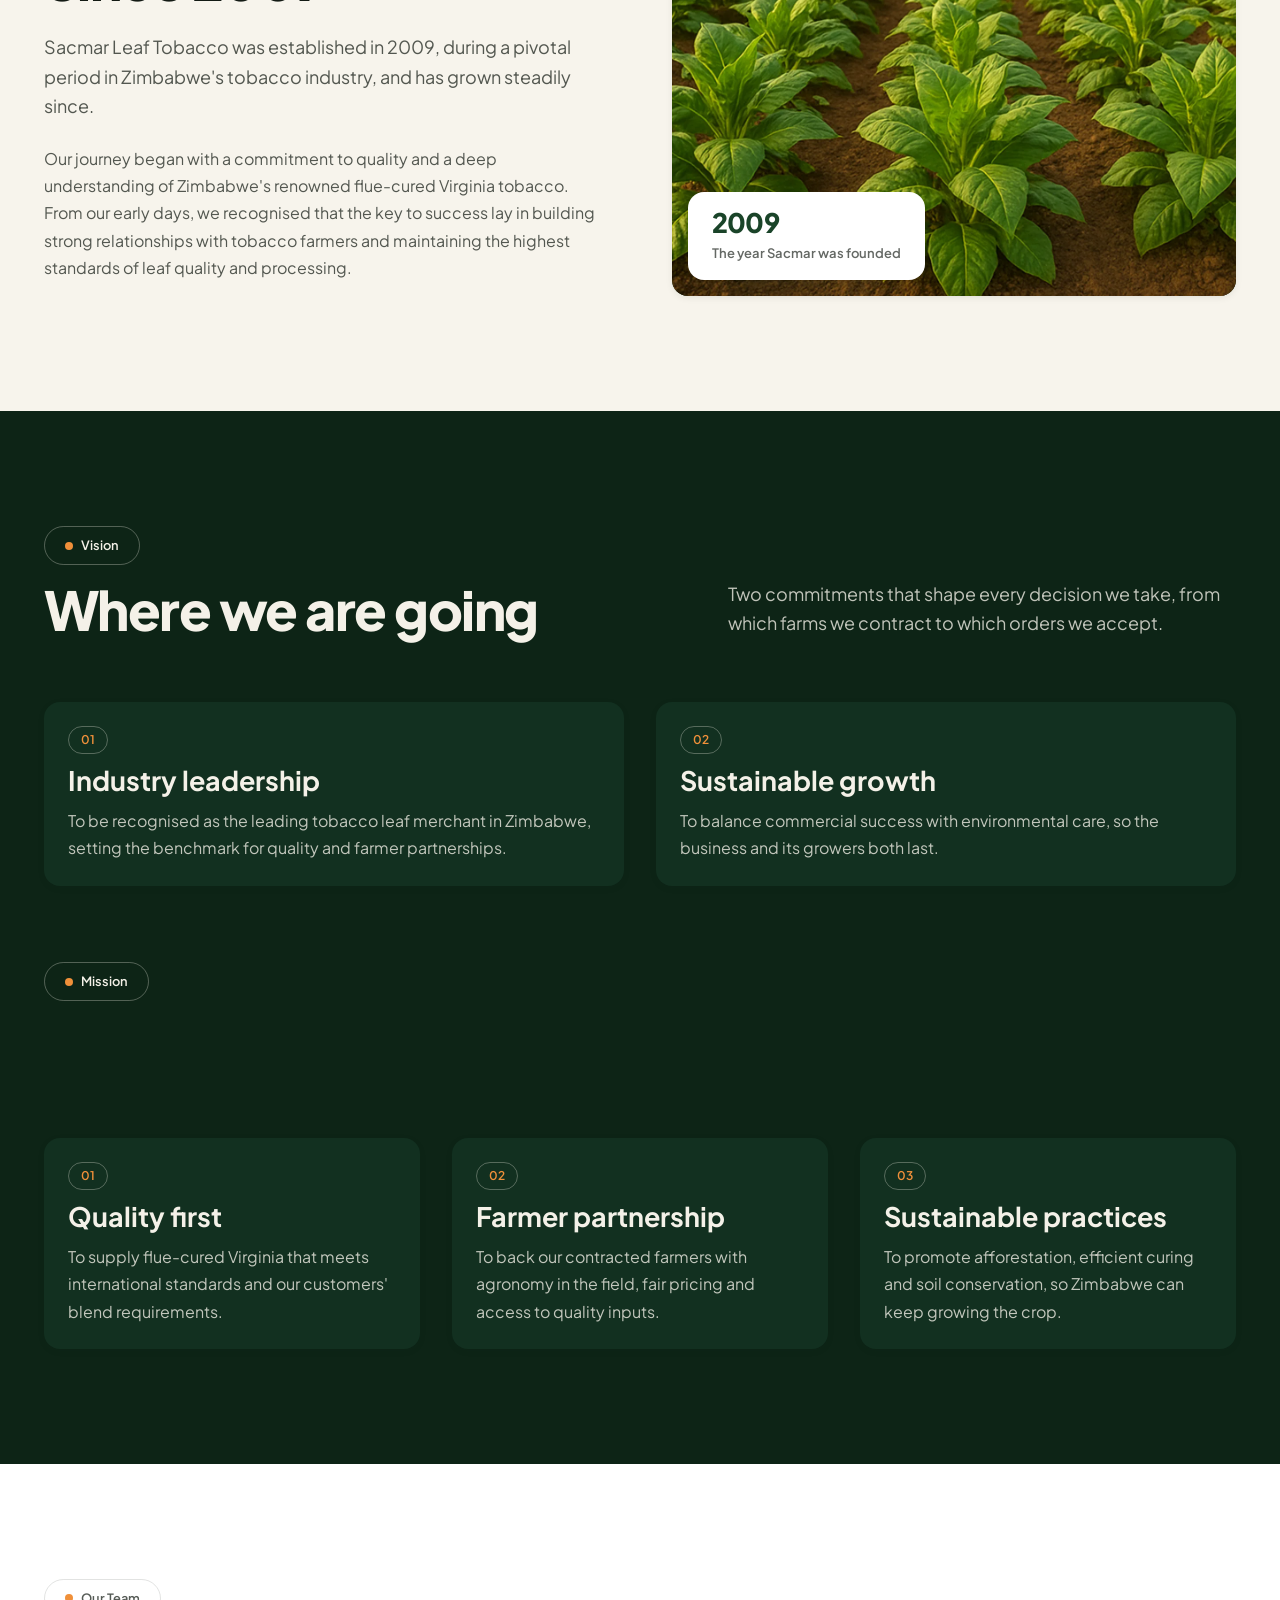
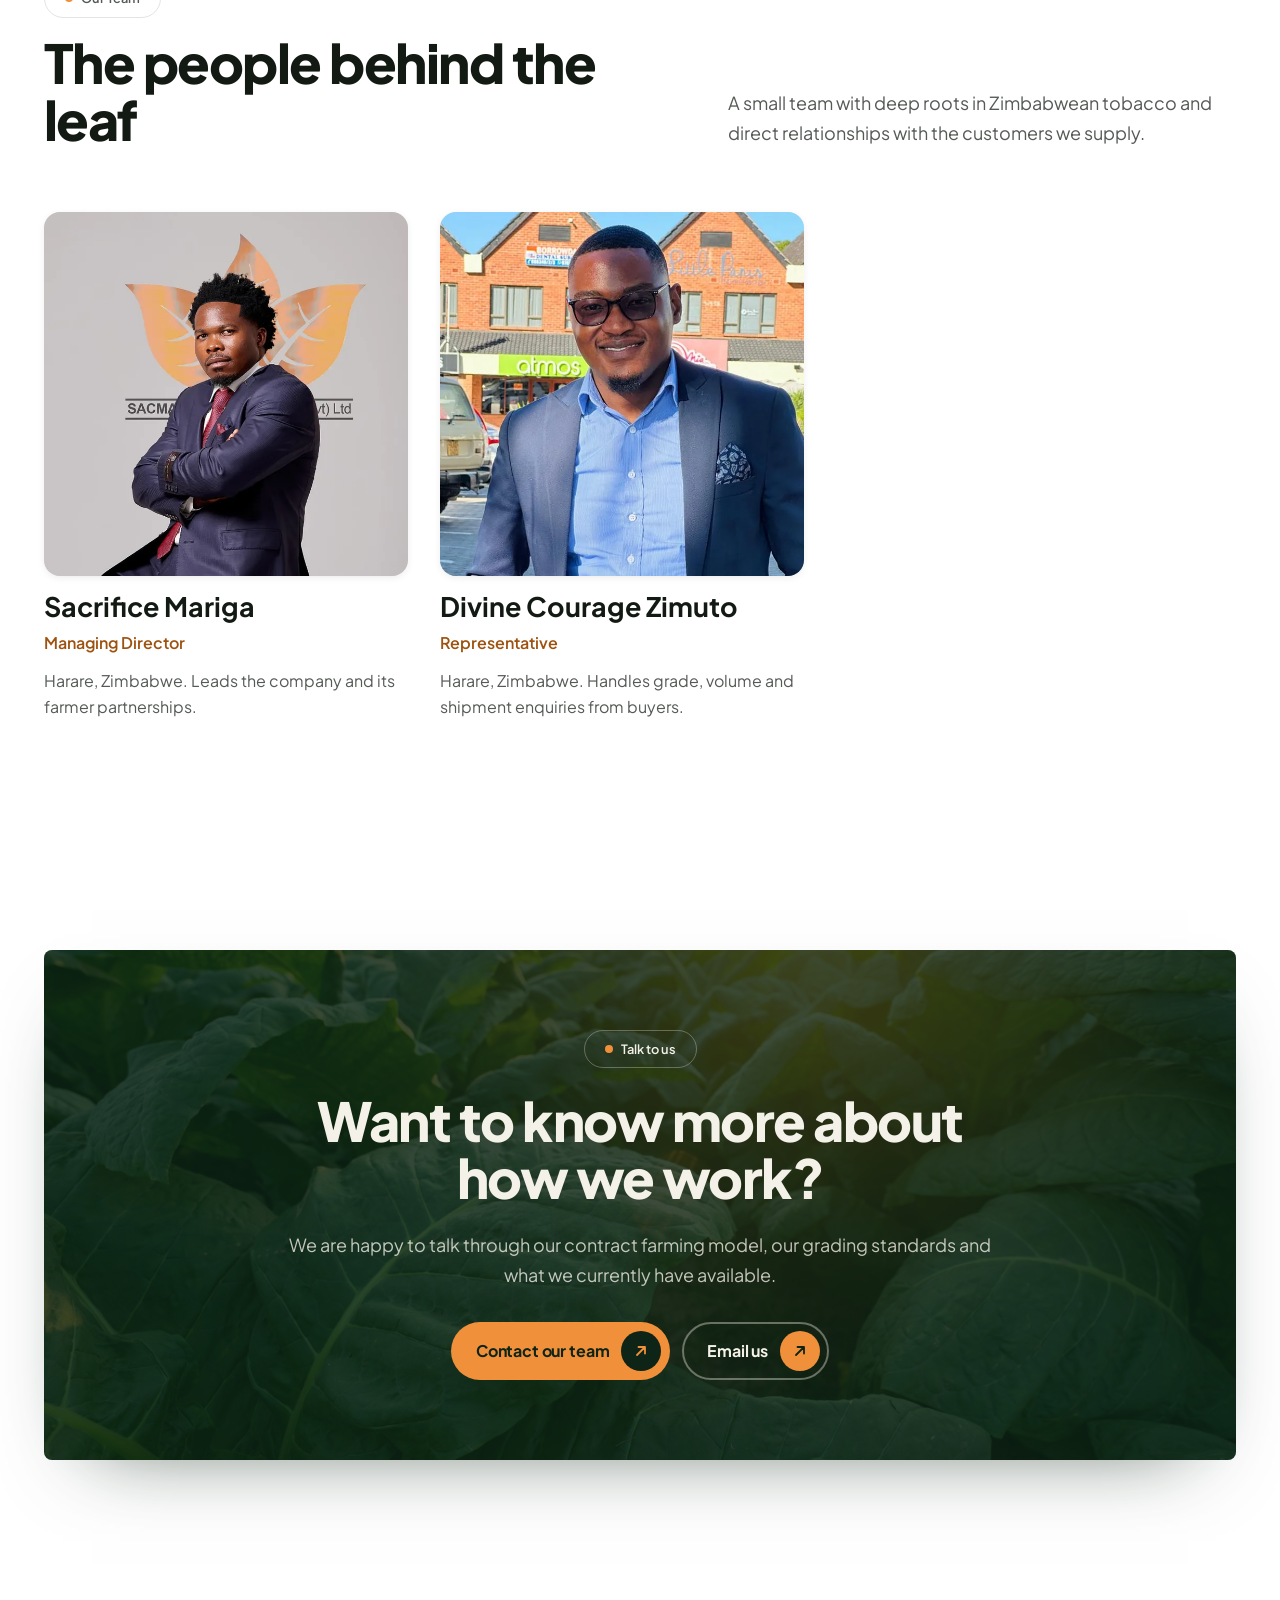
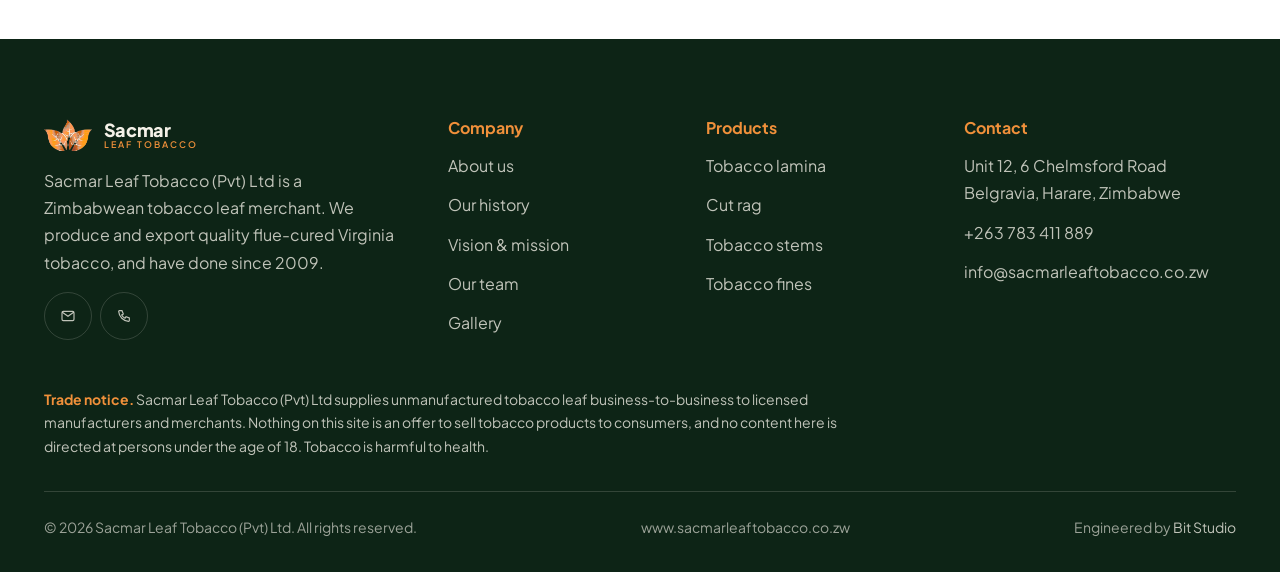
==== commit d4f1a96c: "Add a gallery page with a viewer Fifteen frames: the new blending image as a feature frame at its na" ====
--- a/about.html
+++ b/about.html
@@ -36,6 +36,7 @@
         <a href="index.html">Home</a>
         <a href="about.html" aria-current="page">About Us</a>
         <a href="products.html">Our Products</a>
+        <a href="gallery.html">Gallery</a>
         <a href="contact.html">Contact</a>
       </nav>
       <a class="btn btn--ember header-cta" href="contact.html">Get in touch <span class="btn__ic"><svg width="14" height="14" viewBox="0 0 16 16" fill="none" aria-hidden="true"><path d="M4 12 12 4M12 4H5.5M12 4v6.5" stroke="currentColor" stroke-width="1.8" stroke-linecap="round" stroke-linejoin="round"/></svg></span></a>
@@ -48,6 +49,7 @@
   <a href="index.html">Home</a>
   <a href="about.html">About Us</a>
   <a href="products.html">Our Products</a>
+  <a href="gallery.html">Gallery</a>
   <a href="contact.html">Contact</a>
   <a class="btn btn--ember" href="contact.html">Get in touch <span class="btn__ic"><svg width="14" height="14" viewBox="0 0 16 16" fill="none" aria-hidden="true"><path d="M4 12 12 4M12 4H5.5M12 4v6.5" stroke="currentColor" stroke-width="1.8" stroke-linecap="round" stroke-linejoin="round"/></svg></span></a>
 </nav>
@@ -230,6 +232,7 @@
           <li><a href="about.html#history">Our history</a></li>
           <li><a href="about.html#vision">Vision &amp; mission</a></li>
           <li><a href="about.html#team">Our team</a></li>
+          <li><a href="gallery.html">Gallery</a></li>
         </ul>
       </div>
 
--- a/assets/css/styles.css
+++ b/assets/css/styles.css
@@ -557,6 +557,77 @@
 .otherprod:hover { transform: translateY(-4px); background: var(--g-700); box-shadow: var(--shadow-card-lift); }
 .otherprod img { width: 100%; aspect-ratio: 4/3; object-fit: cover; border-radius: var(--r-nested); }
 .otherprod span { padding-inline: var(--s-4); font-weight: 700; color: var(--on-dark); font-size: var(--fs-body-lg); }
+
+/* ==================================================== 9 · GALLERY ====== */
+/* One feature frame at its native ratio (it carries its own type and the logo,
+   so it is never cropped), then a 4:3 tile grid. Tiles open a viewer; without
+   JS the link still resolves to the full image. */
+.gal-feature { margin-bottom: var(--rhythm-header-content); }
+.gal-feature__link {
+  display: block; position: relative; overflow: hidden;
+  border-radius: var(--r-panel); background: var(--g-800);
+  box-shadow: var(--shadow-card);
+  transition: box-shadow .4s var(--ease-out);
+}
+.gal-feature__link img { display: block; width: 100%; height: auto; transition: transform .6s var(--ease-out); }
+.gal-feature__link:hover { box-shadow: var(--shadow-card-lift); }
+.gal-feature__link:hover img { transform: scale(1.015); }
+
+.gal { display: grid; grid-template-columns: 1fr 1fr; gap: var(--gutter); }
+@media (min-width: 1040px) { .gal { grid-template-columns: repeat(3, 1fr); gap: var(--gutter-lg); } }
+@media (max-width: 349px)  { .gal { grid-template-columns: 1fr; } }
+
+.gal__fig { display: flex; flex-direction: column; margin: 0; }
+.gal__link {
+  display: block; position: relative; overflow: hidden;
+  aspect-ratio: 4 / 3; border-radius: var(--r-card);
+  background: var(--g-800); box-shadow: var(--shadow-card);
+  transition: transform .4s var(--ease-out), box-shadow .4s var(--ease-out);
+}
+.gal__link img { display: block; width: 100%; height: 100%; object-fit: cover; transition: transform .6s var(--ease-out); }
+.gal__link:hover { transform: translateY(-4px); box-shadow: var(--shadow-card-lift); }
+.gal__link:hover img { transform: scale(1.04); }
+.gal__cap { margin-top: var(--s-3); font-size: var(--fs-body); color: var(--ink-2); line-height: 1.5; }
+.bg-green .gal__cap, .bg-green-2 .gal__cap { color: var(--on-dark-2); }
+
+/* the zoom affordance is a hover cue, so it is not drawn on touch */
+.gal__ic {
+  position: absolute; right: var(--s-3); bottom: var(--s-3);
+  width: var(--s-10); height: var(--s-10); border-radius: var(--r-pill);
+  display: grid; place-items: center;
+  background: rgba(13, 36, 22, .62); color: var(--on-dark);
+  opacity: 0; transform: translateY(var(--s-2));
+  transition: opacity .3s var(--ease-out), transform .3s var(--ease-out);
+}
+@media (hover: none) { .gal__ic { display: none; } }
+.gal__link:hover .gal__ic, .gal__link:focus-visible .gal__ic { opacity: 1; transform: none; }
+
+/* ------------------------------------------------- the viewer ---------- */
+.lb {
+  position: fixed; inset: 0; z-index: 200;
+  display: none; grid-template-rows: auto 1fr auto;
+  background: var(--g-900);          /* solid: a translucent backdrop let the tiles behind read through */
+  padding: var(--s-6) var(--frame-pad) var(--s-8);
+}
+.lb.is-open { display: grid; }
+/* the frame is the stage and the picture is fitted inside it: sizing the image
+   itself leaves the 1fr row free to grow to the image's intrinsic height, which
+   pushes the caption and the controls back over the picture */
+.lb__stage { position: relative; min-height: 0; }
+.lb__img { position: absolute; inset: 0; width: 100%; height: 100%; object-fit: contain; }
+.lb__foot { text-align: center; padding-top: var(--s-5); }
+.lb__cap { color: var(--on-dark); font-size: var(--fs-body); }
+.lb__controls { display: flex; align-items: center; justify-content: center; gap: var(--s-4); margin-top: var(--s-4); }
+.lb__count { color: var(--on-dark-3); font-size: var(--fs-body); min-width: 7ch; }
+.lb__btn {
+  width: var(--s-12); height: var(--s-12); border-radius: var(--r-pill);
+  display: grid; place-items: center; cursor: pointer;
+  border: 1px solid rgba(244, 241, 232, .28); background: transparent; color: var(--on-dark);
+  transition: background .3s var(--ease), border-color .3s var(--ease);
+}
+.lb__btn:hover { background: var(--ember); border-color: var(--ember); color: var(--g-900); }
+/* the close control gets its own row, so it never sits on the picture */
+.lb__close { justify-self: end; margin-bottom: var(--s-4); }
 
 /* ===================================================== 9 · FOOTER ===== */
 .site-footer { background: var(--g-900); color: var(--on-dark); margin-top: var(--s-16); }
